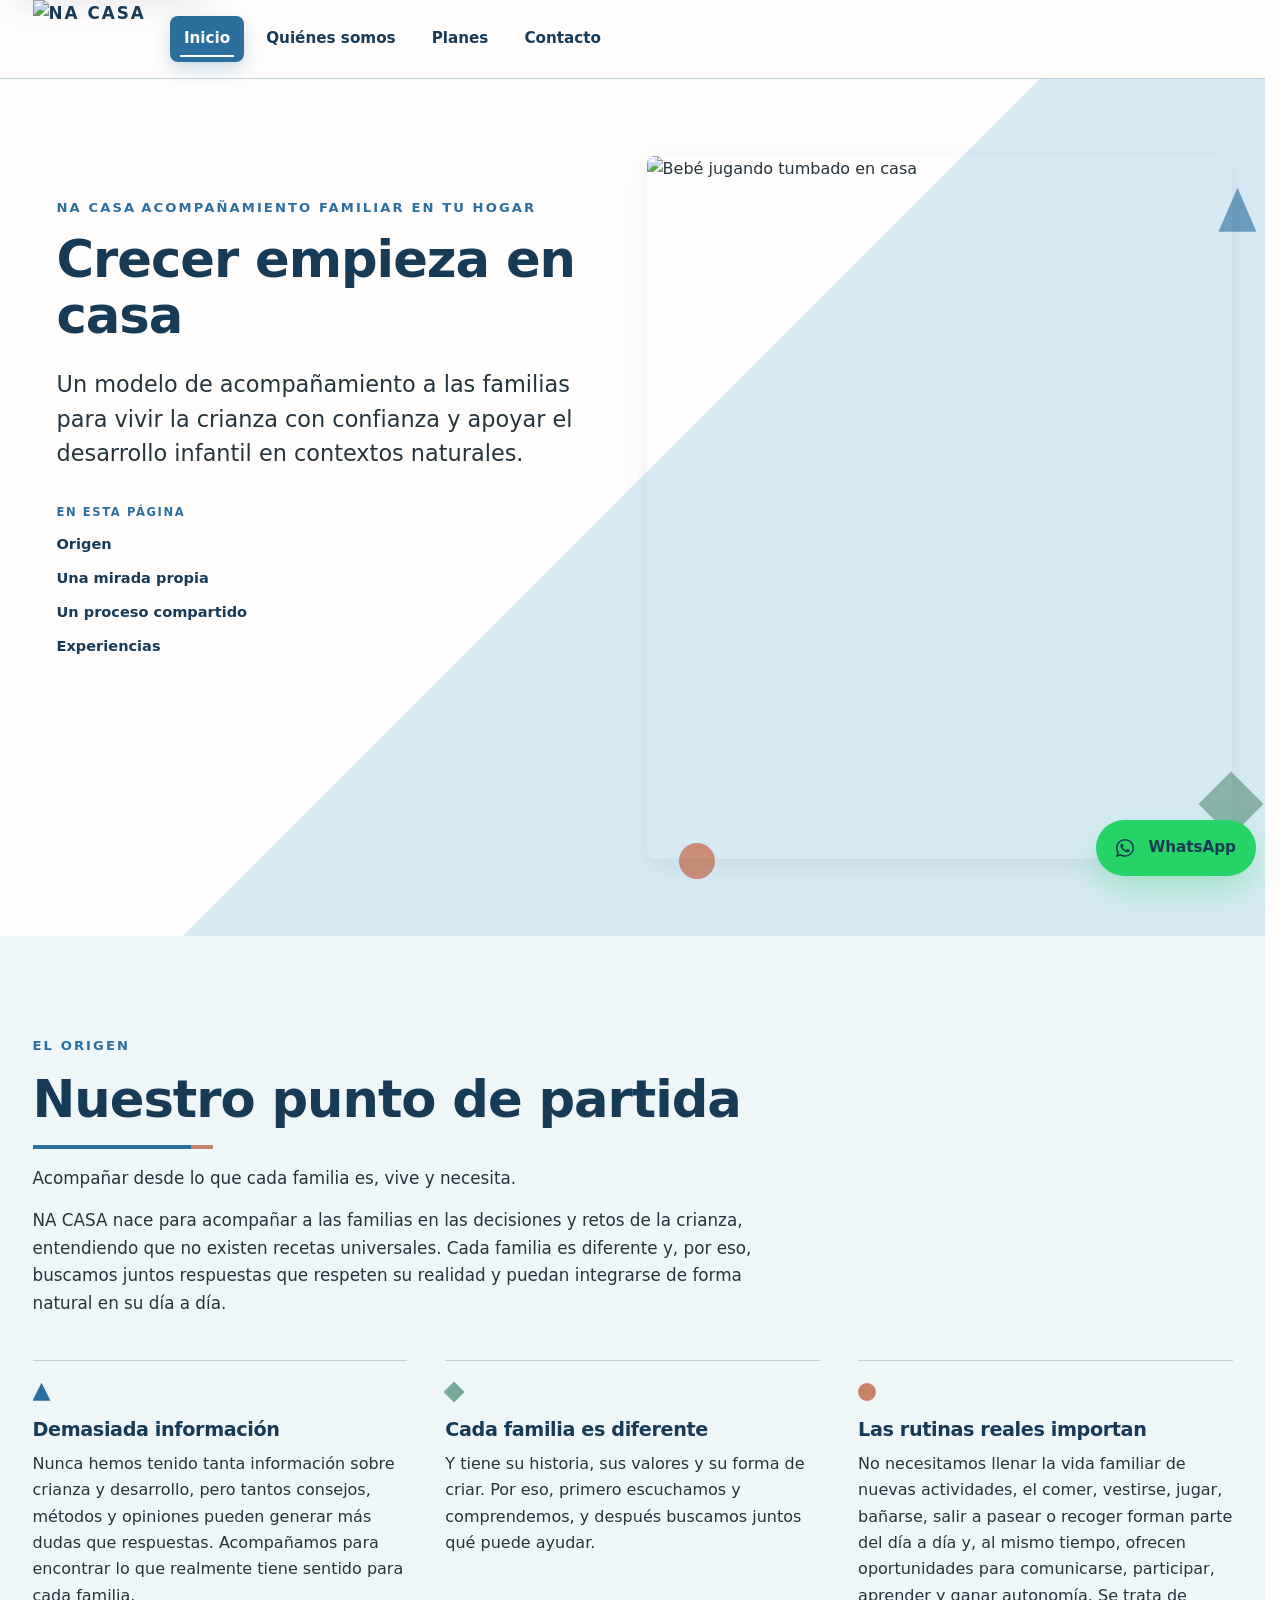
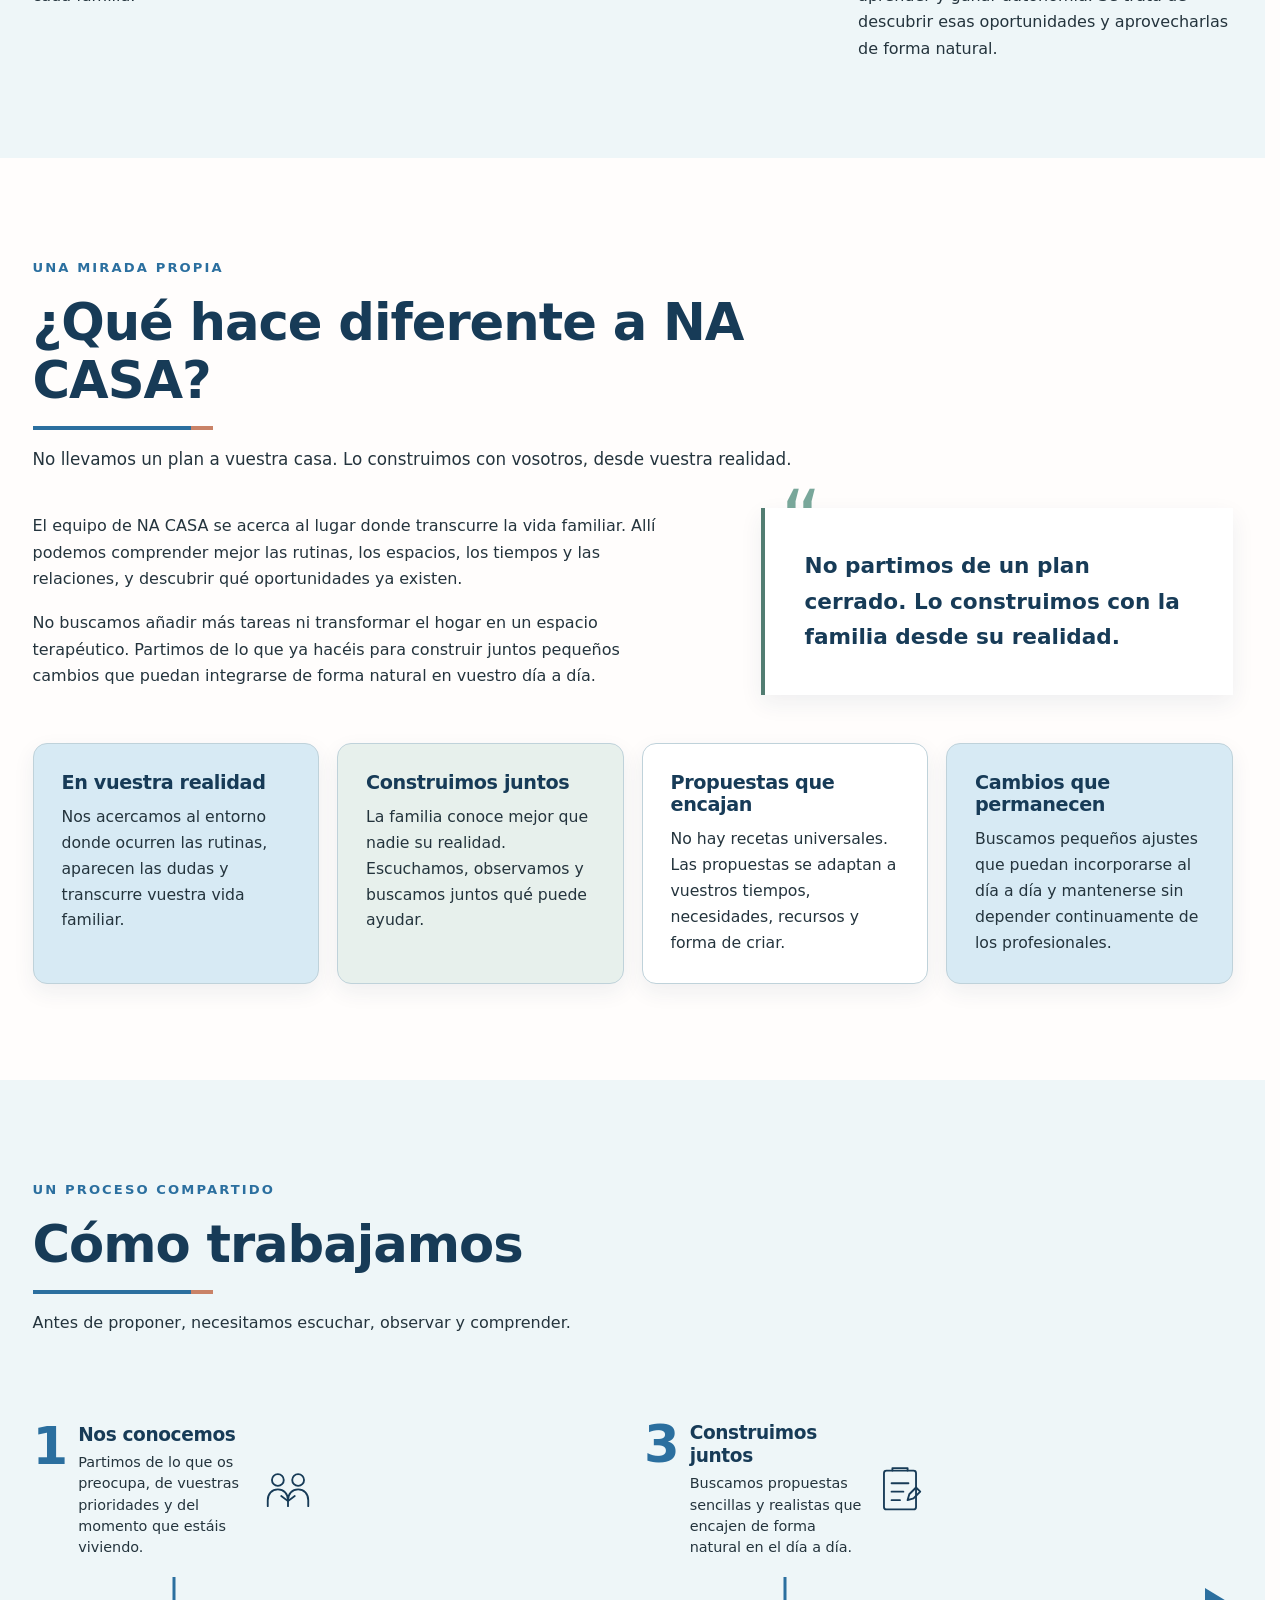
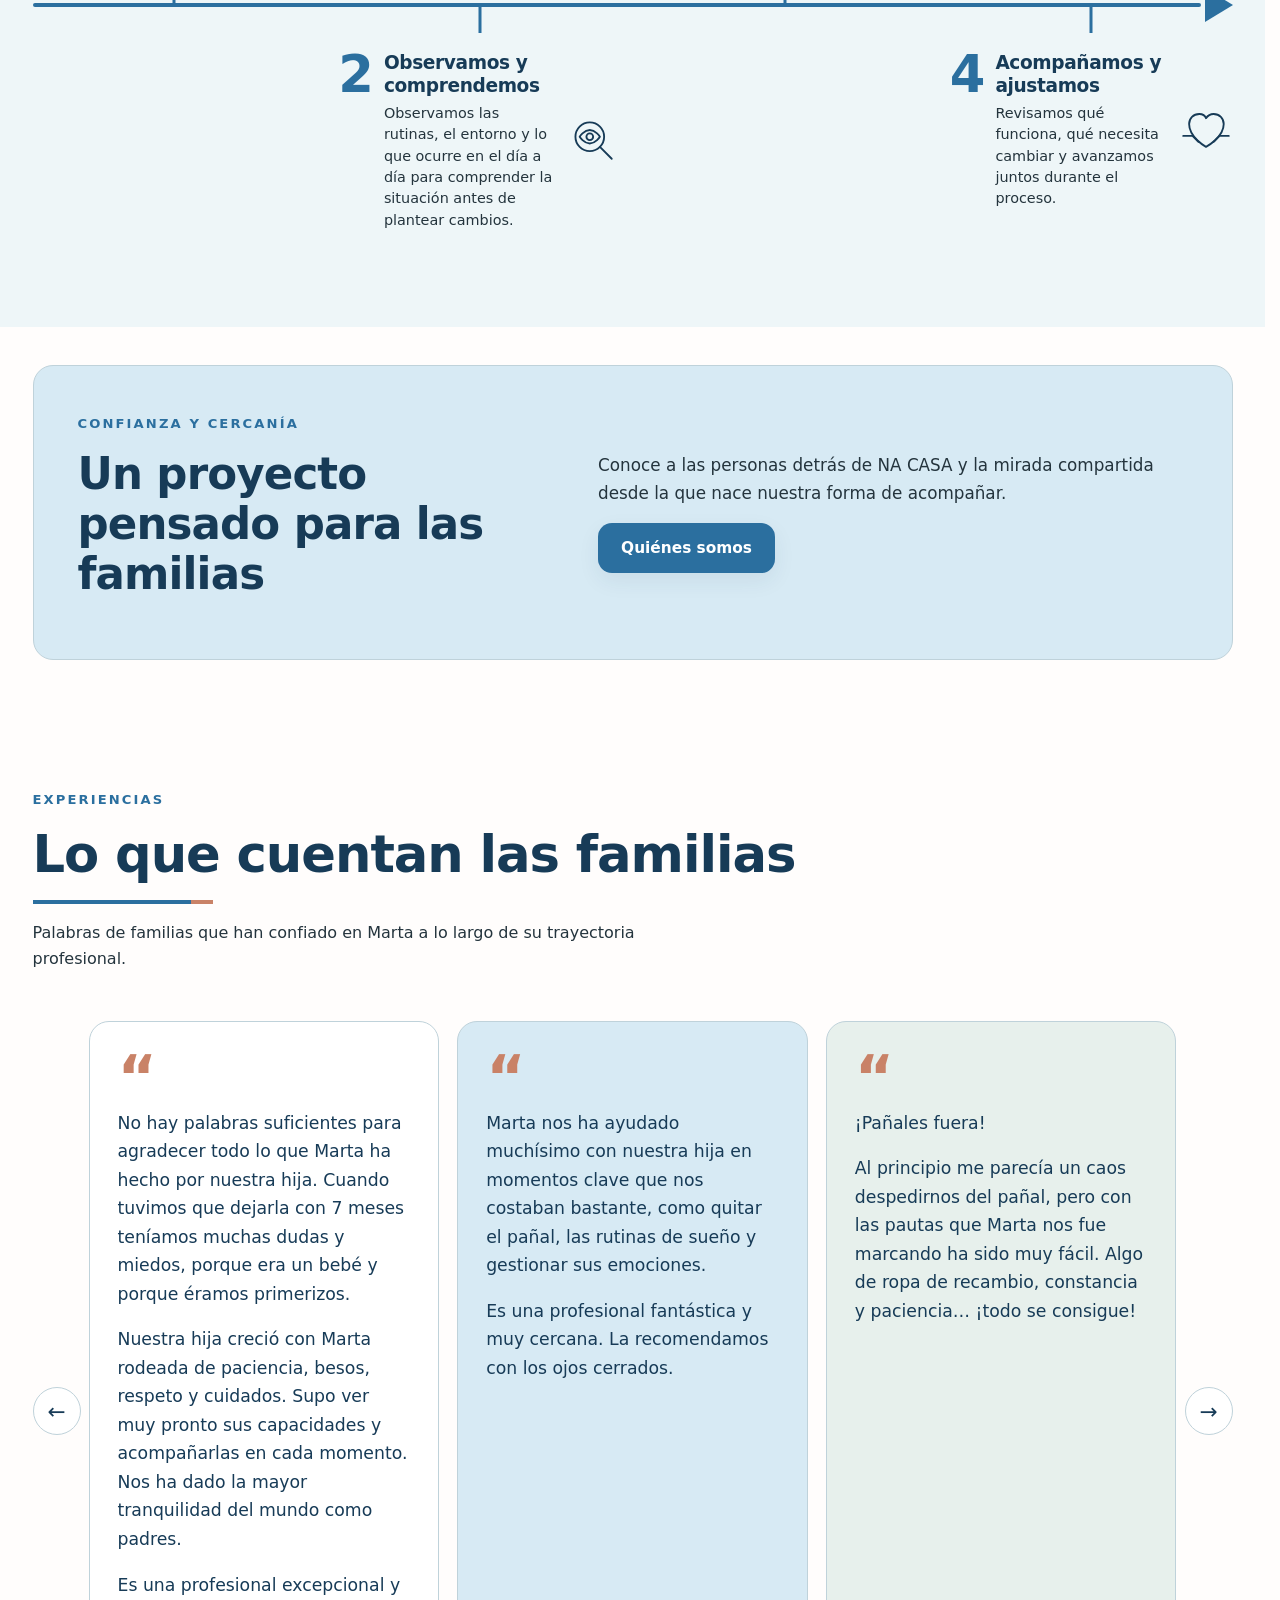
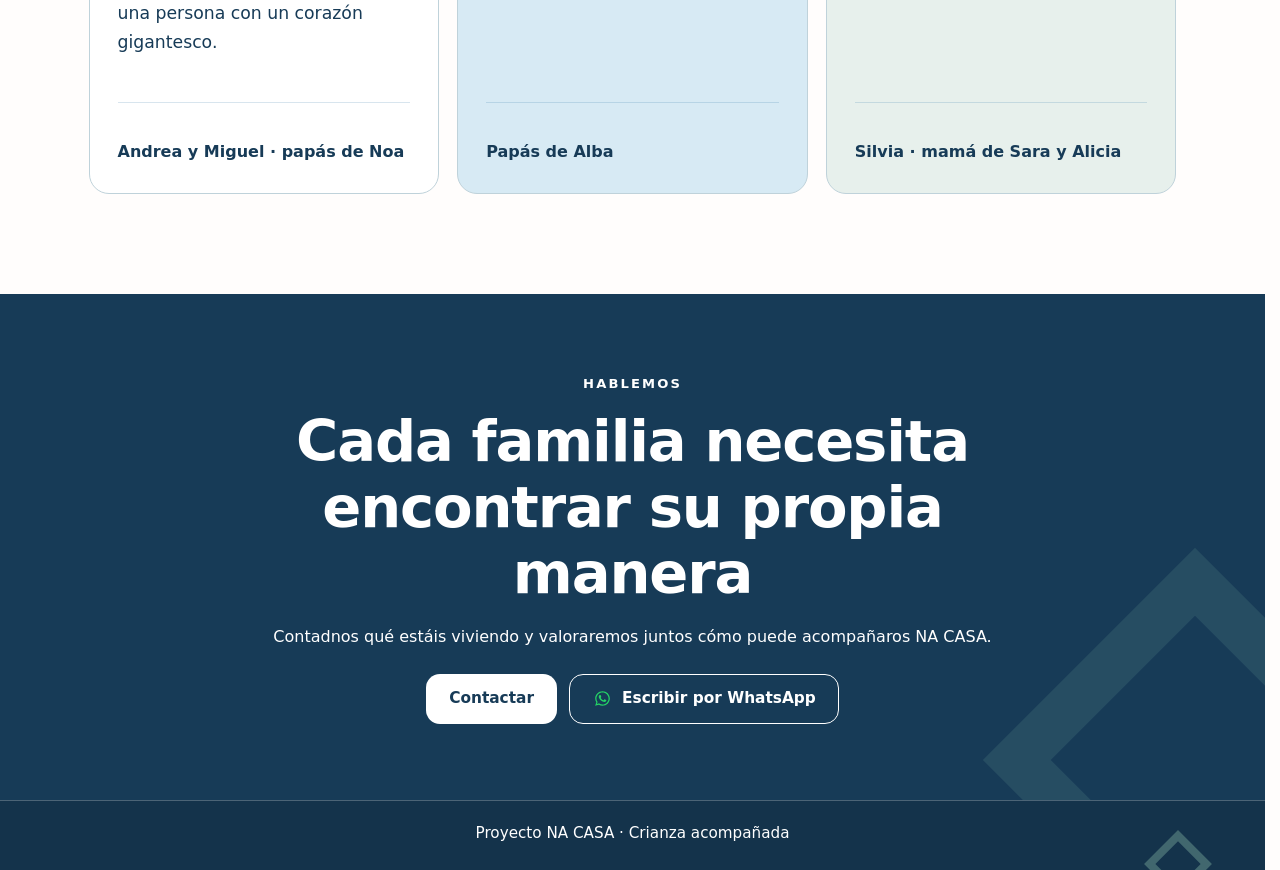
==== index.html @ f91462f4 "Preview home, plans and contact updates" ====
<!DOCTYPE html>
<html lang="es">
<head>
  <meta charset="UTF-8" />
  <meta name="viewport" content="width=device-width, initial-scale=1.0" />
  <title>Acompañamiento familiar en el hogar | NA CASA</title>
  <meta
    name="description"
    content="NA CASA ofrece acompañamiento profesional para familias, adaptado a las rutinas, necesidades y realidad de cada hogar."
  />
  <link rel="canonical" href="https://www.somosnacasa.es/" />
  <meta property="og:type" content="website" />
  <meta property="og:site_name" content="NA CASA" />
  <meta property="og:title" content="Acompañamiento familiar en el hogar | NA CASA" />
  <meta property="og:description" content="NA CASA ofrece acompañamiento profesional para familias, adaptado a las rutinas, necesidades y realidad de cada hogar." />
  <meta property="og:url" content="https://www.somosnacasa.es/" />
  <meta property="og:image" content="https://www.somosnacasa.es/img/hero.jpg" />
  <meta property="og:image:alt" content="Bebé tumbado en el suelo de su hogar" />
  <link rel="stylesheet" href="css/styles.css" />
  <link rel="icon" type="image/png" href="img/NA CASA LOGO_LOGO POSITIVO.png" />
</head>
<body>

  <a class="skip-link" href="#main-content">Saltar al contenido</a>

  <!-- HEADER / MENÚ -->
  <header class="site-header">
    <div class="container header-content">
      <a href="index.html" class="logo">
        <img src="img/NA CASA LOGO_LOGO POSITIVO.png" alt="NA CASA" class="logo-img">
      </a>

      <nav class="main-nav" aria-label="Navegación principal">
        <a href="index.html" class="active" aria-current="page">Inicio</a>
        <a href="quienes-somos.html">Quiénes somos</a>
        <a href="planes.html">Planes</a>
        <a href="contacto.html">Contacto</a>
      </nav>
    </div>
  </header>

  <main id="main-content">

    <section id="inicio" class="home-hero">
      <div class="container home-hero__layout">
        <div class="home-hero__content">
          <p class="section-label">NA CASA</p>
          <p class="section-label">Acompañamiento familiar en tu hogar</p>
          <h1>Crecer empieza en casa</h1>
          <p class="home-hero__lead">
            Un modelo de acompañamiento a las familias para vivir la crianza con confianza y apoyar el desarrollo infantil en contextos naturales.
          </p>
          <div class="home-index-layout">
            <nav class="home-page-index" aria-label="En esta página">
              <p class="home-page-index__label">EN ESTA PÁGINA</p>
              <ul class="home-page-index__list">
                <li><a href="#por-que-nace">Origen</a></li>
                <li><a href="#diferencia-na-casa">Una mirada propia</a></li>
                <li hidden><a href="#por-que-en-casa">El hogar como punto de partida</a></li>
                <li hidden><a href="#accesos-principales">Encontrad vuestro siguiente paso</a></li>
                <li><a href="#como-trabajamos">Un proceso compartido</a></li>
                <li><a href="#experiencias">Experiencias</a></li>
              </ul>
            </nav>
          </div>
        </div>
        <figure class="home-hero__visual">
          <img
            class="home-hero__image"
            src="img/hero.jpg"
            alt="Bebé jugando tumbado en casa"
            width="1920"
            height="1280"
            decoding="async"
            fetchpriority="high"
          />
          <span class="home-shape home-shape--primary" aria-hidden="true"></span>
          <span class="home-shape home-shape--square" aria-hidden="true"></span>
          <span class="home-shape home-shape--circle" aria-hidden="true"></span>
        </figure>
      </div>
    </section>

    <section id="por-que-nace" class="section section--alternate" aria-labelledby="por-que-nace-titulo">
      <div class="container">
        <div class="section-heading home-heading">
          <p class="section-label">EL ORIGEN</p>
          <h2 id="por-que-nace-titulo">Nuestro punto de partida</h2>
          <p class="home-intro">
            Acompañar desde lo que cada familia es, vive y necesita.
          </p>
          <p class="home-intro">
            NA CASA nace para acompañar a las familias en las decisiones y retos de la crianza, entendiendo que no existen recetas universales. Cada familia es diferente y, por eso, buscamos juntos respuestas que respeten su realidad y puedan integrarse de forma natural en su día a día.
          </p>
        </div>
        <div class="insight-grid">
          <article class="insight-item">
            <span class="insight-item__mark insight-item__mark--triangle" aria-hidden="true"></span>
            <h3>Demasiada información</h3>
            <p>
              Nunca hemos tenido tanta información sobre crianza y desarrollo, pero tantos consejos, métodos y opiniones pueden generar más dudas que respuestas. 
              Acompañamos para encontrar lo que realmente tiene sentido para cada familia.
            </p>
          </article>
          <article class="insight-item">
            <span class="insight-item__mark insight-item__mark--diamond" aria-hidden="true"></span>
            <h3>Cada familia es diferente</h3>
            <p>
              Y tiene su historia, sus valores y su forma de criar. Por eso, primero escuchamos y comprendemos, y después buscamos juntos qué puede ayudar.
            </p>
          </article>
          <article class="insight-item">
            <span class="insight-item__mark insight-item__mark--circle" aria-hidden="true"></span>
            <h3>Las rutinas reales importan</h3>
            <p>
              No necesitamos llenar la vida familiar de nuevas actividades, el comer, vestirse, jugar, bañarse, salir a pasear o recoger forman parte del día a día y, al mismo tiempo, ofrecen oportunidades para comunicarse, participar, aprender y ganar autonomía. 
              Se trata de descubrir esas oportunidades y aprovecharlas de forma natural.
            </p>
          </article>
        </div>
      </div>
    </section>

    <section id="diferencia-na-casa" class="section" aria-labelledby="diferencia-na-casa-titulo">
      <div class="container">
        <div class="section-heading home-heading home-difference-heading">
          <p class="section-label">UNA MIRADA PROPIA</p>
          <h2 id="diferencia-na-casa-titulo">¿Qué hace diferente a NA CASA?</h2>
          <p class="home-intro">No llevamos un plan a vuestra casa. Lo construimos con vosotros, desde vuestra realidad.</p>
        </div>
        <div class="home-editorial home-difference-editorial">
          <div class="home-editorial__content">
            <p>
              El equipo de NA CASA se acerca al lugar donde transcurre la vida familiar.
              Allí podemos comprender mejor las rutinas, los espacios, los tiempos y las relaciones, y descubrir qué oportunidades ya existen.
            </p>
            <p>
              No buscamos añadir más tareas ni transformar el hogar en un espacio terapéutico.
              Partimos de lo que ya hacéis para construir juntos pequeños cambios que puedan integrarse de forma natural en vuestro día a día.
            </p>
          </div>
          <aside class="home-editorial__note" aria-label="Idea principal">
            <span aria-hidden="true">“</span>
            <p>No partimos de un plan cerrado. Lo construimos con la familia desde su realidad.</p>
          </aside>
        </div>
        <div class="difference-grid">
          <article class="card card--blue difference-card">
            <h3>En vuestra realidad</h3>
            <p>Nos acercamos al entorno donde ocurren las rutinas, aparecen las dudas y transcurre vuestra vida familiar.</p>
          </article>
          <article class="card card--wellbeing difference-card">
            <h3>Construimos juntos</h3>
            <p>La familia conoce mejor que nadie su realidad. Escuchamos, observamos y buscamos juntos qué puede ayudar.</p>
          </article>
          <article class="card difference-card">
            <h3>Propuestas que encajan</h3>
            <p>No hay recetas universales. Las propuestas se adaptan a vuestros tiempos, necesidades, recursos y forma de criar.</p>
          </article>
          <article class="card card--blue difference-card">
            <h3>Cambios que permanecen</h3>
            <p>Buscamos pequeños ajustes que puedan incorporarse al día a día y mantenerse sin depender continuamente de los profesionales.</p>
          </article>
        </div>
      </div>
    </section>

    <section id="por-que-en-casa" class="section section--wellbeing" aria-labelledby="por-que-en-casa-titulo" hidden>
      <div class="container home-editorial">
        <div class="home-editorial__content">
          <p class="section-label">EL HOGAR COMO PUNTO DE PARTIDA</p>
          <h2 id="por-que-en-casa-titulo">El hogar no es solo el lugar: es parte del proceso</h2>
          <p>
            En casa se entienden mejor los espacios, los tiempos y las relaciones que forman
            parte de cada rutina. Ver ese contexto ayuda a plantear cambios posibles y respetuosos.
          </p>
          <p>
            Así, las estrategias pueden integrarse en el día a día y apoyarse en los recursos
            que la familia ya tiene.
          </p>
        </div>
        <aside class="home-editorial__note" aria-label="Idea principal">
          <span aria-hidden="true">“</span>
          <p>No partimos de un plan cerrado. Lo construimos con la familia desde su realidad.</p>
        </aside>
      </div>
    </section>

    <section id="accesos-principales" class="section" aria-labelledby="accesos-principales-titulo" hidden>
      <div class="container">
        <div class="section-heading home-heading">
          <p class="section-label">ENCONTRAD VUESTRO SIGUIENTE PASO</p>
          <h2 id="accesos-principales-titulo">Explora NA CASA</h2>
        </div>
        <div class="access-grid">
          <article class="access-card access-card--blue">
            <h3>0 a 6 meses</h3>
            <p>Un espacio específico para acompañar a las familias durante los primeros meses.</p>
            <a href="planes.html" class="text-link">Ver planes <span aria-hidden="true">→</span></a>
          </article>
          <article class="access-card access-card--wellbeing">
            <h3>6 meses a 6 años</h3>
            <p>Diferentes formas de organizar el apoyo según el momento y las necesidades de la familia.</p>
          </article>
        </div>
      </div>
    </section>

    <section id="como-trabajamos" class="section section--alternate home-process-section" aria-labelledby="como-trabajamos-titulo">
      <div class="container">
        <div class="section-heading home-heading">
          <p class="section-label">UN PROCESO COMPARTIDO</p>
          <h2 id="como-trabajamos-titulo">Cómo trabajamos</h2>
          <p>Antes de proponer, necesitamos escuchar, observar y comprender.</p>
        </div>
        <ol class="process-timeline">
          <li class="process-step">
            <div class="process-step__body">
              <span class="process-step__number">1</span>
              <div class="process-step__content">
                <div class="process-step__heading"><h3>Nos conocemos</h3><svg class="process-step__icon" viewBox="0 0 64 64" aria-hidden="true" focusable="false"><circle cx="20" cy="19" r="7"></circle><circle cx="44" cy="19" r="7"></circle><path d="M8 50v-7c0-8 5-13 12-13s12 5 12 13v7M32 50v-7c0-8 5-13 12-13s12 5 12 13v7"></path><path d="M24 38l8 6 8-6"></path></svg></div>
                <p>Partimos de lo que os preocupa, de vuestras prioridades y del momento que estáis viviendo.</p>
              </div>
            </div>
          </li>
          <li class="process-step">
            <div class="process-step__body">
              <span class="process-step__number">2</span>
              <div class="process-step__content">
                <div class="process-step__heading"><h3>Observamos y comprendemos</h3><svg class="process-step__icon" viewBox="0 0 64 64" aria-hidden="true" focusable="false"><circle cx="27" cy="27" r="17"></circle><path d="M39 39l14 14M15 27s5-8 12-8 12 8 12 8-5 8-12 8-12-8-12-8z"></path><circle cx="27" cy="27" r="4"></circle></svg></div>
                <p>Observamos las rutinas, el entorno y lo que ocurre en el día a día para comprender la situación antes de plantear cambios.</p>
              </div>
            </div>
          </li>
          <li class="process-step">
            <div class="process-step__body">
              <span class="process-step__number">3</span>
              <div class="process-step__content">
                <div class="process-step__heading"><h3>Construimos juntos</h3><svg class="process-step__icon" viewBox="0 0 64 64" aria-hidden="true" focusable="false"><rect x="13" y="9" width="38" height="46" rx="3"></rect><path d="M23 9V6h18v3M22 24h20M22 34h14M22 44h10M43 37l8-8 5 5-8 8-7 2z"></path></svg></div>
                <p>Buscamos propuestas sencillas y realistas que encajen de forma natural en el día a día.</p>
              </div>
            </div>
          </li>
          <li class="process-step">
            <div class="process-step__body">
              <span class="process-step__number">4</span>
              <div class="process-step__content">
                <div class="process-step__heading"><h3>Acompañamos y ajustamos</h3><svg class="process-step__icon" viewBox="0 0 64 64" aria-hidden="true" focusable="false"><path d="M32 52S12 41 12 25c0-7 5-12 12-12 4 0 7 2 8 5 2-3 5-5 9-5 7 0 12 5 12 12 0 16-21 27-21 27z"></path><path d="M5 39h11l7 7M59 39H48l-7 7"></path></svg></div>
                <p>Revisamos qué funciona, qué necesita cambiar y avanzamos juntos durante el proceso.</p>
              </div>
            </div>
          </li>
        </ol>
      </div>
    </section>

    <section class="section section--compact home-trust-section" aria-labelledby="confianza-proyecto">
      <div class="container trust-block">
        <div>
          <p class="section-label">CONFIANZA Y CERCANÍA</p>
          <h2 id="confianza-proyecto">Un proyecto pensado para las familias</h2>
        </div>
        <div class="trust-block__content">
          <p>Conoce a las personas detrás de NA CASA y la mirada compartida desde la que nace nuestra forma de acompañar.</p>
          <a href="quienes-somos.html" class="button button--primary">Quiénes somos</a>
        </div>
      </div>
    </section>

    <section id="experiencias" class="section home-experiences-section" aria-labelledby="experiencias-titulo">
      <div class="container">
        <div class="experiences-header">
          <div class="section-heading home-heading">
            <p class="section-label">EXPERIENCIAS</p>
            <h2 id="experiencias-titulo">Lo que cuentan las familias</h2>
            <p>Palabras de familias que han confiado en Marta a lo largo de su trayectoria profesional.</p>
          </div>
        </div>

        <div class="experiences-carousel" data-experiences-carousel>
          <div class="experiences-controls" data-experiences-controls role="group" aria-label="Navegación de testimonios">
            <button class="experiences-control" type="button" data-experiences-previous aria-label="Testimonio anterior" aria-controls="experiences-track">
              <span aria-hidden="true">←</span>
            </button>
            <button class="experiences-control" type="button" data-experiences-next aria-label="Testimonio siguiente" aria-controls="experiences-track">
              <span aria-hidden="true">→</span>
            </button>
          </div>
          <div id="experiences-track" class="experiences-track" data-experiences-track role="list" aria-label="Experiencias de familias" tabindex="0">
            <article class="experience-card" role="listitem">
              <blockquote>
                <span class="experience-card__quote" aria-hidden="true">“</span>
                <p>No hay palabras suficientes para agradecer todo lo que Marta ha hecho por nuestra hija. Cuando tuvimos que dejarla con 7 meses teníamos muchas dudas y miedos, porque era un bebé y porque éramos primerizos.</p>
                <p>Nuestra hija creció con Marta rodeada de paciencia, besos, respeto y cuidados. Supo ver muy pronto sus capacidades y acompañarlas en cada momento. Nos ha dado la mayor tranquilidad del mundo como padres.</p>
                <p>Es una profesional excepcional y una persona con un corazón gigantesco.</p>
                <footer class="experience-card__footer">
                  <cite>Andrea y Miguel · papás de Noa</cite>
                </footer>
              </blockquote>
            </article>

            <article class="experience-card" role="listitem">
              <blockquote>
                <span class="experience-card__quote" aria-hidden="true">“</span>
                <p>Marta nos ha ayudado muchísimo con nuestra hija en momentos clave que nos costaban bastante, como quitar el pañal, las rutinas de sueño y gestionar sus emociones.</p>
                <p>Es una profesional fantástica y muy cercana. La recomendamos con los ojos cerrados.</p>
                <footer class="experience-card__footer">
                  <cite>Papás de Alba</cite>
                </footer>
              </blockquote>
            </article>

            <article class="experience-card" role="listitem">
              <blockquote>
                <span class="experience-card__quote" aria-hidden="true">“</span>
                <p>¡Pañales fuera!</p>
                <p>Al principio me parecía un caos despedirnos del pañal, pero con las pautas que Marta nos fue marcando ha sido muy fácil. Algo de ropa de recambio, constancia y paciencia… ¡todo se consigue!</p>
                <footer class="experience-card__footer">
                  <cite>Silvia · mamá de Sara y Alicia</cite>
                </footer>
              </blockquote>
            </article>

            <article class="experience-card" role="listitem">
              <blockquote>
                <span class="experience-card__quote" aria-hidden="true">“</span>
                <p>Conocemos a Marta desde hace 4 años. Ella fue la primera persona con la que dejamos a nuestro hijo y siempre estuvo desde el minuto uno para guiarnos como familia, dándonos herramientas para llevar bien las cosas.</p>
                <p>Marta es una persona muy empática, pero también muy sincera y directa: te va a decir lo que te gusta y, algo súper importante, también lo que no te gusta.</p>
                <p>Nuestro hijo la quiere con locura y sabemos que dejó una huella imborrable en él.</p>
                <p>¿La volveríamos a elegir? Evidentemente, sí.</p>
                <footer class="experience-card__footer">
                  <cite>Mamá y papá de Thiago</cite>
                </footer>
              </blockquote>
            </article>

            <article class="experience-card" role="listitem">
              <blockquote>
                <span class="experience-card__quote" aria-hidden="true">“</span>
                <p>Tuve la suerte de encontrar a Marta cuando mi primera hija era pequeña. Nos ha guiado en todas las dudas sobre la crianza y nos ha acompañado en el camino hacia la autonomía de nuestros hijos.</p>
                <p>Cuando llegó mi segundo hijo, no tuve ninguna duda en volver a confiar en ella. En Marta encontré una persona totalmente de confianza, con unos valores muy necesarios en la vida actual.</p>
                <footer class="experience-card__footer">
                  <cite>María · mamá de Hugo y Paula</cite>
                </footer>
              </blockquote>
            </article>

            <article class="experience-card" role="listitem">
              <blockquote>
                <span class="experience-card__quote" aria-hidden="true">“</span>
                <p>Marta, quería agradecerte todo lo que nos has ayudado con la educación y las diferentes etapas de nuestro pequeño Alex.</p>
                <p>También quiero agradecerte tus consejos y la manera en que siempre supiste aportarme conocimiento y cariño.</p>
                <p>Gracias, gracias, gracias por tu labor. Un abrazo enorme. Te queremos.</p>
                <footer class="experience-card__footer">
                  <cite>Naomi · mamá de Alex</cite>
                </footer>
              </blockquote>
            </article>

            <article class="experience-card" role="listitem">
              <blockquote>
                <span class="experience-card__quote" aria-hidden="true">“</span>
                <p>Marta es la mejor. Reúne todas las cualidades para acompañar a nuestros hijos: alegría desbordante, paciencia infinita, rigurosa disciplina y amor por la crianza.</p>
                <p>Nuestra confianza en ella es y será absoluta.</p>
                <footer class="experience-card__footer">
                  <cite>Tati y Juan · papás de Paulo y Xulia</cite>
                </footer>
              </blockquote>
            </article>

            <article class="experience-card" role="listitem">
              <blockquote>
                <span class="experience-card__quote" aria-hidden="true">“</span>
                <p>Gran profesional, muy cercana y siempre dispuesta a ayudarte con todo. Para nosotros fue muy fácil confiarte a nuestro peque; nos transmitiste confianza desde el primer momento.</p>
                <p>Muchas gracias por todo, Marta.</p>
                <footer class="experience-card__footer">
                  <cite>Meli y Miguel · papás de Martín</cite>
                </footer>
              </blockquote>
            </article>
          </div>
        </div>
      </div>
    </section>

    <section class="section section--deep home-final-cta" aria-labelledby="cta-final">
      <div class="home-final-cta__decoration" aria-hidden="true"></div>
      <div class="container home-final-cta__content">
        <p class="section-label">HABLEMOS</p>
        <h2 id="cta-final">Cada familia necesita encontrar su propia manera</h2>
        <p>Contadnos qué estáis viviendo y valoraremos juntos cómo puede acompañaros NA CASA.</p>
        <div class="home-actions">
          <a href="contacto.html" class="button button--light">Contactar</a>
          <a href="https://wa.me/34686826958?text=Hola%2C%20he%20visto%20la%20web%20de%20NA%20CASA%20y%20me%20gustar%C3%ADa%20recibir%20m%C3%A1s%20informaci%C3%B3n."
             class="button button--outline-light" target="_blank" rel="noopener noreferrer">
            <svg class="button-whatsapp-icon" viewBox="0 0 32 32" aria-hidden="true" focusable="false">
              <path d="M16.02 4.8c-6.15 0-11.15 4.97-11.15 11.08 0 2.1.6 4.15 1.73 5.92l-1.84 5.43 5.67-1.79a11.23 11.23 0 0 0 5.59 1.48c6.15 0 11.15-4.97 11.15-11.08S22.17 4.8 16.02 4.8Zm0 20.22c-1.73 0-3.42-.49-4.88-1.42l-.35-.22-3.27 1.03 1.06-3.13-.24-.38a9.02 9.02 0 0 1-1.56-5.02c0-5.06 4.14-9.18 9.24-9.18s9.24 4.12 9.24 9.18-4.14 9.14-9.24 9.14Zm5.14-6.86c-.28-.14-1.66-.81-1.92-.9-.26-.1-.45-.14-.64.14-.19.28-.74.9-.9 1.08-.17.19-.33.21-.61.07-.28-.14-1.18-.43-2.25-1.38-.83-.74-1.39-1.65-1.55-1.93-.16-.28-.02-.43.12-.57.13-.12.28-.33.42-.49.14-.16.19-.28.28-.47.09-.19.05-.35-.02-.49-.07-.14-.64-1.54-.88-2.1-.23-.56-.47-.48-.64-.49h-.55c-.19 0-.49.07-.75.35-.26.28-.99.96-.99 2.34s1.02 2.72 1.16 2.91c.14.19 2.01 3.05 4.87 4.27.68.29 1.21.47 1.63.6.68.22 1.3.19 1.79.12.55-.08 1.66-.67 1.89-1.31.23-.65.23-1.2.16-1.31-.07-.12-.26-.19-.54-.33Z" />
            </svg>
            <span>Escribir por WhatsApp</span>
          </a>
        </div>
      </div>
    </section>

  </main>

  <footer class="site-footer">
    <div class="container">
      <p>Proyecto NA CASA · Crianza acompañada</p>
    </div>
  </footer>

  <a class="whatsapp-float"
     href="https://wa.me/34686826958?text=Hola%2C%20he%20visto%20la%20web%20de%20NA%20CASA%20y%20me%20gustar%C3%ADa%20recibir%20m%C3%A1s%20informaci%C3%B3n."
     target="_blank"
     rel="noopener noreferrer"
     aria-label="Contactar por WhatsApp">
    <svg class="whatsapp-icon" viewBox="0 0 32 32" aria-hidden="true" focusable="false">
      <path d="M16.02 4.8c-6.15 0-11.15 4.97-11.15 11.08 0 2.1.6 4.15 1.73 5.92l-1.84 5.43 5.67-1.79a11.23 11.23 0 0 0 5.59 1.48c6.15 0 11.15-4.97 11.15-11.08S22.17 4.8 16.02 4.8Zm0 20.22c-1.73 0-3.42-.49-4.88-1.42l-.35-.22-3.27 1.03 1.06-3.13-.24-.38a9.02 9.02 0 0 1-1.56-5.02c0-5.06 4.14-9.18 9.24-9.18s9.24 4.12 9.24 9.18-4.14 9.14-9.24 9.14Zm5.14-6.86c-.28-.14-1.66-.81-1.92-.9-.26-.1-.45-.14-.64.14-.19.28-.74.9-.9 1.08-.17.19-.33.21-.61.07-.28-.14-1.18-.43-2.25-1.38-.83-.74-1.39-1.65-1.55-1.93-.16-.28-.02-.43.12-.57.13-.12.28-.33.42-.49.14-.16.19-.28.28-.47.09-.19.05-.35-.02-.49-.07-.14-.64-1.54-.88-2.1-.23-.56-.47-.48-.64-.49h-.55c-.19 0-.49.07-.75.35-.26.28-.99.96-.99 2.34s1.02 2.72 1.16 2.91c.14.19 2.01 3.05 4.87 4.27.68.29 1.21.47 1.63.6.68.22 1.3.19 1.79.12.55-.08 1.66-.67 1.89-1.31.23-.65.23-1.2.16-1.31-.07-.12-.26-.19-.54-.33Z" />
    </svg>
    <span class="whatsapp-text">WhatsApp</span>
  </a>

  <script src="js/main.js"></script>
</body>
</html>
---- css/styles.css ----
:root {
  --color-background: #fffdfc;
  --color-surface: #ffffff;
  --color-surface-alt: #eef6f8;
  --color-card-blue: #d7eaf4;
  --color-card-wellbeing: #e7f0ec;
  --color-primary: #2b6f9f;
  --color-primary-hover: #245d86;
  --color-primary-deep: #173b57;
  --color-sage: #527d72;
  --color-sage-soft: #79a79a;
  --color-human: #c98267;
  --color-text: #24343d;
  --color-text-heading: #173b57;
  --color-text-inverse: #ffffff;
  --color-border: #bfd2da;
  --color-focus: #2b6f9f;
  --color-focus-ring: rgba(43, 111, 159, 0.2);
  --color-header: rgba(255, 253, 252, 0.94);
  --color-primary-shadow: rgba(43, 111, 159, 0.24);
  --font-body: system-ui, -apple-system, BlinkMacSystemFont, "Segoe UI", sans-serif;
  --font-heading: system-ui, -apple-system, BlinkMacSystemFont, "Segoe UI", sans-serif;
  --container-max: 1200px;
  --space-section: clamp(4rem, 8vw, 6rem);
  --space-section-compact: clamp(2.5rem, 5vw, 4rem);
  --space-card: clamp(1.25rem, 3vw, 1.75rem);
  --gap-layout: clamp(1.25rem, 3vw, 2.625rem);
  --radius-small: 8px;
  --radius-medium: 14px;
  --radius-large: 20px;
  --radius-pill: 999px;
  --shadow-small: 0 8px 22px rgba(23, 59, 87, 0.07);
  --shadow-medium: 0 14px 34px rgba(23, 59, 87, 0.12);
  --transition-fast: 180ms ease;
  --control-height: 50px;
  --header-height: 76px;
  --z-header: 1000;
  --z-floating: 900;
  --z-skip-link: 2000;
}

/* Planes */
.plans-hero { padding: clamp(3.5rem, 6.5vw, 5.75rem) 0; background: linear-gradient(132deg, var(--color-background) 0 66%, var(--color-card-blue) 66% 100%); }
.plans-hero__layout { display: grid; grid-template-columns: minmax(0, 1.06fr) minmax(320px, 0.94fr); gap: clamp(2.5rem, 5vw, 4.25rem); align-items: center; }
.plans-hero__content h1 { max-width: 12ch; margin-bottom: 24px; font-size: clamp(2.8rem, 6vw, 5rem); }
.plans-hero__lead { max-width: 64ch; font-size: clamp(1.05rem, 1.5vw, 1.2rem); }
.plans-hero__note { position: relative; width: min(100%, 480px); justify-self: end; padding: 0.75rem 0 0.75rem clamp(1.25rem, 3vw, 2rem); background: transparent; }
.plans-hero__note::before { content: ""; position: absolute; top: 50%; left: 0; width: 5px; height: clamp(54px, 6vw, 68px); background: var(--color-human); transform: translateY(-50%); }
.plans-hero__note-label { margin-bottom: 12px; color: var(--color-primary); font-size: 0.78rem; font-weight: 800; letter-spacing: 0.14em; }
.plans-choice-section { padding-block: clamp(3rem, 5vw, 4.5rem); }
.plans-choice { display: grid; grid-template-columns: minmax(0, 0.88fr) minmax(0, 1.12fr); grid-template-areas: "label ." "title content"; column-gap: clamp(2rem, 6vw, 5rem); align-items: start; }
.plans-choice > div:first-child { display: contents; }
.plans-choice .section-label { grid-area: label; }
.plans-choice h2 { grid-area: title; }
.plans-choice__content { grid-area: content; max-width: 650px; }
.plans-common, .plans-related { display: grid; grid-template-columns: minmax(0, 0.88fr) minmax(0, 1.12fr); gap: clamp(2rem, 6vw, 5rem); align-items: start; }
.plans-choice__content p + p { margin-top: 14px; }
.plans-process-section { padding-block: clamp(3.25rem, 5vw, 4.5rem); background: var(--color-background); }
.plans-heading { max-width: 760px; margin-bottom: clamp(1.5rem, 3vw, 2rem); }
.plans-process-section .process-list { position: relative; margin: 0; padding: 0; border-bottom: 1px solid var(--color-border); list-style: none; }
.plans-process-section .process-list::before { content: ""; position: absolute; top: 30px; bottom: 30px; left: 25px; width: 2px; background: var(--color-border); }
.plans-process-section .process-step { position: relative; display: grid; grid-template-columns: 52px minmax(0, 1fr) minmax(72px, auto); gap: clamp(1rem, 2.5vw, 1.75rem); align-items: center; padding: clamp(1rem, 2vw, 1.35rem) 0; border-top: 1px solid var(--color-border); }
.plans-process-section .process-step:not(:last-child)::after { display: none; }
.plans-process-section .process-step__number { position: relative; z-index: 1; display: grid; width: 42px; height: 42px; place-items: center; justify-self: center; border: 4px solid var(--color-background); border-radius: var(--radius-pill); background: var(--color-primary); color: var(--color-text-inverse); font-size: 0.76rem; font-weight: 800; letter-spacing: 0.06em; }
.plans-process-section .process-step__content h3 { margin-bottom: 6px; font-size: clamp(1.25rem, 2vw, 1.55rem); }
.plans-process-section .process-step__content > p:not(.process-step__meta) { max-width: 62ch; color: var(--color-text); }
.plans-process-section .process-step__meta { margin-top: 8px; color: var(--color-primary-deep); font-size: 0.91rem; font-weight: 700; }
.plans-process-section .process-step__price, .service-card__price { justify-self: end; color: var(--color-text-heading); font-size: clamp(1.15rem, 2vw, 1.4rem); font-weight: 800; white-space: nowrap; }
.plans-process__cta { margin-top: clamp(1.5rem, 3vw, 2rem); }
.plans-services-section { padding-block: clamp(3.5rem, 6vw, 5rem); }
.service-grid { display: grid; grid-template-columns: repeat(3, minmax(0, 1fr)); gap: 20px; }
.service-card { position: relative; display: flex; min-width: 0; height: 100%; flex-direction: column; overflow: hidden; padding: clamp(1.4rem, 2.25vw, 1.75rem); border: 1px solid var(--color-border); border-radius: var(--radius-medium); background: var(--color-surface); }
.service-card:nth-child(1) { background: var(--color-card-blue); }
.service-card:nth-child(2) { background: var(--color-card-wellbeing); }
.service-card:nth-child(3) { border-color: var(--color-primary); background: var(--color-background); }
.service-card::before { content: ""; display: block; width: 52px; height: 4px; flex: 0 0 auto; margin-bottom: 20px; border-radius: var(--radius-pill); background: var(--color-primary); }
.service-card:nth-child(2)::before { background: var(--color-sage); }
.service-card:nth-child(3)::before { background: var(--color-human); }
.service-card h3 { min-height: 2.3em; font-size: clamp(1.4rem, 2vw, 1.7rem); }
.service-card__intro p { max-width: 34ch; margin-top: 10px; }
.service-card__commercial { margin-top: auto; padding-top: 20px; }
.service-card__facts { display: grid; grid-template-columns: repeat(2, minmax(0, 1fr)); gap: 12px; margin: 0; padding: 14px 15px; border: 1px solid var(--color-border); border-radius: var(--radius-small); background: var(--color-surface); }
.service-card__facts div { min-width: 0; }
.service-card__facts dt { margin-bottom: 5px; color: var(--color-primary); font-size: 0.72rem; font-weight: 800; letter-spacing: 0.12em; }
.service-card__facts dd { margin: 0; color: var(--color-text-heading); font-weight: 700; }
.service-card__price { margin-top: 16px; }
.service-card .text-link { align-self: flex-start; margin-top: 10px; padding-block: 10px 6px; }
.plans-common-section { padding-block: clamp(2.75rem, 4vw, 3.75rem); }
.plans-common { grid-template-columns: minmax(0, 0.82fr) minmax(0, 1.18fr); align-items: center; }
.plans-common__list { margin: 0; padding: 0; list-style: none; }
.plans-common__list li { display: grid; grid-template-columns: minmax(150px, 0.7fr) minmax(0, 1.3fr); gap: 20px; padding: 13px 0; border-top: 1px solid var(--color-border); }
.plans-common__list li:last-child { border-bottom: 1px solid var(--color-border); }
.plans-common__list strong { color: var(--color-text-heading); }
.plans-related-section { padding-block: clamp(1.5rem, 2.25vw, 2rem); }
.plans-related { grid-template-columns: minmax(0, 1fr) auto; grid-template-areas: "label link" "title link" "copy link"; column-gap: clamp(2rem, 5vw, 4rem); row-gap: 0; padding: clamp(1.25rem, 2vw, 1.6rem); border: 1px solid var(--color-border); border-radius: var(--radius-large); background: var(--color-card-blue); align-items: center; }
.plans-related > div { display: contents; }
.plans-related .section-label { grid-area: label; }
.plans-related h2 { grid-area: title; margin-bottom: 8px; }
.plans-related > div > p:last-of-type { grid-area: copy; }
.plans-related .text-link { grid-area: link; justify-self: end; margin-right: clamp(0.25rem, 1vw, 0.75rem); white-space: nowrap; }
.plans-related > div > p:last-of-type { max-width: 68ch; margin-bottom: 0; }
.plans-guidance-section { padding-block: clamp(2rem, 3vw, 2.8rem); }
.plans-guidance { display: grid; grid-template-columns: minmax(0, 0.82fr) minmax(0, 1.18fr); column-gap: clamp(2rem, 5vw, 4rem); row-gap: clamp(1rem, 2vw, 1.5rem); align-items: start; }
.plans-guidance__items { align-self: end; }
.plans-guidance__items article { padding-block: 10px; border-top: 1px solid var(--color-border); }
.plans-guidance__items article:last-child { border-bottom: 1px solid var(--color-border); }
.plans-guidance > .review-note { grid-column: 1 / -1; padding: clamp(1rem, 1.75vw, 1.35rem); background: var(--color-background); }
.plans-guidance > .review-note p:last-child { font-size: 0.93rem; }
.plans-final-cta { padding-block: clamp(3.25rem, 6vw, 4.75rem); }
.plans-final-cta__content { max-width: 820px; text-align: center; }
.plans-final-cta .section-label { color: #86afa4; }
.plans-final-cta .home-actions { justify-content: center; margin-top: 26px; }

@media (max-width: 1024px) {
  .service-grid { grid-template-columns: repeat(2, minmax(0, 1fr)); }
  .service-card:last-child { grid-column: 1 / -1; }
  .service-card h3 { min-height: 0; }
}

@media (max-width: 820px) {
  .plans-hero { padding-block: clamp(3rem, 7vw, 4.1rem); background: linear-gradient(160deg, var(--color-background) 0 74%, var(--color-card-blue) 74% 100%); }
  .plans-hero__layout, .plans-choice, .plans-common, .plans-related, .plans-guidance { grid-template-columns: 1fr; }
  .plans-choice { grid-template-areas: "label" "title" "content"; }
  .plans-related { grid-template-areas: "label" "title" "copy" "link"; }
  .plans-related .text-link { justify-self: start; margin-top: 16px; margin-right: 0; white-space: normal; }
  .plans-guidance__items { align-self: auto; }
  .plans-hero__note { width: min(100%, 620px); max-width: none; justify-self: start; margin-top: 2px; padding-left: 1.25rem; }
  .plans-hero__note::before { height: 52px; }
  .plans-guidance > .review-note { grid-column: auto; }
}

@media (max-width: 640px) {
  .plans-process-section .process-list::before { display: none; }
  .plans-process-section .process-step { grid-template-columns: 1fr; gap: 7px; padding-block: 1rem; }
  .plans-process-section .process-step__number { justify-self: start; }
  .plans-process-section .process-step__price { justify-self: start; margin-top: 4px; }
  .service-grid { grid-template-columns: 1fr; }
  .service-card, .service-card:last-child { height: auto; grid-column: auto; }
  .service-card h3 { min-height: 0; }
  .service-card__intro { display: block; }
  .plans-common__list li { grid-template-columns: 1fr; gap: 4px; }
}

@media (max-width: 420px) {
  .service-card__facts { grid-template-columns: 1fr; gap: 10px; }
}
*,
*::before,
*::after {
  box-sizing: border-box;
}

[hidden] {
  display: none !important;
}

html {
  scroll-behavior: smooth;
  scroll-padding-top: 100px;
  scrollbar-gutter: stable;
}

#por-que-nace,
#diferencia-na-casa,
#por-que-en-casa,
#accesos-principales,
#como-trabajamos,
#experiencias {
  scroll-margin-top: 20px;
}

body {
  margin: 0;
  font-family: var(--font-body);
  background: var(--color-background);
  color: var(--color-text);
  line-height: 1.65;
  -webkit-font-smoothing: antialiased;
  text-rendering: optimizeLegibility;
}

img {
  max-width: 100%;
  display: block;
}

a {
  color: inherit;
  text-decoration: none;
}

a:focus-visible,
button:focus-visible,
input:focus-visible,
textarea:focus-visible {
  outline: 3px solid var(--color-focus);
  outline-offset: 3px;
}

button,
a {
  -webkit-tap-highlight-color: transparent;
}

.skip-link {
  position: fixed;
  top: 12px;
  left: 12px;
  z-index: var(--z-skip-link);
  padding: 10px 14px;
  border-radius: var(--radius-small);
  background: var(--color-surface);
  color: var(--color-text-heading);
  font-weight: 700;
  box-shadow: var(--shadow-medium);
  transform: translateY(calc(-100% - 24px));
  transition: transform var(--transition-fast);
}

.skip-link:focus-visible {
  transform: translateY(0);
}

.container {
  width: min(var(--container-max), calc(100% - 2rem));
  margin: 0 auto;
}

.section {
  padding: var(--space-section) 0;
  position: relative;
  background: transparent;
}

#cierre .section {
  padding-bottom: 0px !important;
}

.section-alt,
.section--alternate {
  background: var(--color-surface-alt);
}

.section--blue-soft {
  background: var(--color-card-blue);
}

.section--wellbeing {
  background: var(--color-card-wellbeing);
}

.section--deep {
  background: var(--color-primary-deep);
}

.section--deep h1,
.section--deep h2,
.section--deep h3,
.section--deep p {
  color: var(--color-text-inverse);
}

.section--compact {
  padding: var(--space-section-compact) 0;
}

.section-heading {
  position: relative;
  z-index: 1;
  max-width: 760px;
  margin-bottom: 42px;
}

.section-heading.center {
  margin-left: auto;
  margin-right: auto;
  text-align: center;
}

.section-label {
  display: inline-block;
  margin: 0 0 14px;
  font-size: 0.82rem;
  font-weight: 700;
  letter-spacing: 0.16em;
  text-transform: uppercase;
  color: var(--color-primary);
}

h1,
h2,
h3 {
  margin: 0;
  color: var(--color-text-heading);
  font-family: var(--font-heading);
  line-height: 1.15;
  letter-spacing: -0.02em;
}

h1 {
  font-size: clamp(2.6rem, 6vw, 5rem);
}

h2 {
  font-size: clamp(2rem, 4vw, 3.2rem);
  margin-bottom: 16px;
}

.page-title {
  font-size: clamp(2rem, 4vw, 3.2rem);
  margin-bottom: 16px;
}

.section-heading h1::after,
.section-heading h2::after {
  content: "";
  display: block;
  width: min(180px, 42vw);
  height: 4px;
  margin-top: 16px;
  background: linear-gradient(90deg, var(--color-primary) 0 88%, var(--color-human) 88% 100%);
}

.section-heading.center h1::after,
.section-heading.center h2::after {
  margin-right: auto;
  margin-left: auto;
}

.tangram-decoration {
  position: absolute;
  top: 32px;
  right: max(24px, calc((100vw - var(--container-max)) / 2));
  width: 112px;
  height: 96px;
  opacity: 0.42;
  pointer-events: none;
}

.tangram-shape {
  position: absolute;
  display: block;
}

.tangram-shape--primary {
  top: 0;
  right: 0;
  width: 64px;
  height: 64px;
  background: var(--color-primary);
  clip-path: polygon(100% 0, 100% 100%, 0 100%);
}

.tangram-shape--sage {
  right: 56px;
  bottom: 4px;
  width: 38px;
  height: 38px;
  background: var(--color-sage-soft);
  transform: rotate(45deg);
}

.tangram-shape--human {
  right: 22px;
  bottom: 2px;
  width: 12px;
  height: 12px;
  border-radius: 50%;
  background: var(--color-human);
}

h3 {
  font-size: 1.2rem;
  margin-bottom: 10px;
}

p {
  margin: 0;
  color: var(--color-text);
}

.section-heading p+p {
  margin-top: 14px;
}

.highlight-text {
  font-size: 1.08rem;
  color: var(--color-text);
  font-weight: 500;
}

.support-text {
  max-width: 760px;
  margin-top: 24px;
  font-size: 0.95rem;
  color: var(--color-text);
}

.site-header {
  position: sticky;
  top: 0;
  z-index: var(--z-header);
  min-height: var(--header-height);
  display: flex;
  align-items: center;
  background: var(--color-header);
  backdrop-filter: blur(16px);
  -webkit-backdrop-filter: blur(16px);
  border-bottom: 1px solid var(--color-border);
  transition: box-shadow var(--transition-fast);
}

.site-header.is-scrolled {
  box-shadow: var(--shadow-small);
}

.header-content {
  min-height: var(--header-height);
  display: flex;
  align-items: center;
  /* justify-content: space-between; */
  gap: 24px;
}

.logo {
  flex-shrink: 0;
  font-size: 1.05rem;
  font-weight: 800;
  letter-spacing: 0.12em;
  text-transform: uppercase;
  color: var(--color-text-heading);
  display: inline-flex;
  align-items: center;
}

.logo-img {
  height: 78px;
  width: auto;
  display: block;
}

.main-nav {
  display: flex;
  align-items: center;
  justify-content: flex-start;
  gap: 8px;
  flex-wrap: wrap;
}

.main-nav a {
  padding: 10px 14px;
  font-size: 0.95rem;
  font-weight: 600;
  color: var(--color-text-heading);
  border-radius: var(--radius-small);
  transition: background-color var(--transition-fast), color var(--transition-fast),
    transform var(--transition-fast);
}

.main-nav a:hover {
  background: var(--color-surface-alt);
  color: var(--color-text-heading);
  font-family: var(--font-heading);
  transform: translateY(-1px);
}

.main-nav a.active {
  position: relative;
  background: var(--color-primary);
  color: var(--color-text-inverse);
  box-shadow: 0 8px 18px var(--color-primary-shadow);
}

.main-nav a.active::after {
  content: "";
  position: absolute;
  right: 10px;
  bottom: 5px;
  left: 10px;
  height: 2px;
  background: var(--color-text-inverse);
}

.hero {
  position: relative;
  min-height: calc(100vh - var(--header-height));
  display: flex;
  align-items: center;
  overflow: hidden;
  background-color: var(--color-primary-deep);
  background-image:
    linear-gradient(90deg, rgba(18, 48, 71, 0.88) 0%, rgba(23, 59, 87, 0.64) 48%, rgba(23, 59, 87, 0.28) 100%),
    url("../img/hero.jpg");
  background-size: cover;
  background-position: center;
  background-repeat: no-repeat;
}

.hero-overlay {
  position: absolute;
  inset: 0;
  background:
    radial-gradient(circle at top right, rgba(255, 255, 255, 0.12), transparent 30%),
    linear-gradient(180deg, rgba(0, 0, 0, 0.06), rgba(0, 0, 0, 0.16));
  pointer-events: none;
}

.hero-content {
  position: relative;
  z-index: 1;
  max-width: 720px;
  padding: 72px 0;
}

.hero .section-label,
.hero h1,
.hero .hero-subtitle,
.hero .hero-text {
  color: var(--color-text-inverse);
}

.hero .section-label {
  color: var(--color-card-blue);
}

.hero-subtitle {
  margin-top: 18px;
  font-size: clamp(1.1rem, 2.5vw, 1.5rem);
  line-height: 1.45;
  font-weight: 500;
  max-width: 650px;
}

.hero-text {
  margin-top: 18px;
  max-width: 620px;
  color: rgba(255, 255, 255, 0.86);
  font-size: 1.02rem;
}

.hero-buttons {
  margin-top: 32px;
  display: flex;
  flex-wrap: wrap;
  gap: 14px;
}

.btn,
.button {
  display: inline-flex;
  align-items: center;
  justify-content: center;
  min-height: var(--control-height);
  padding: 0 22px;
  border: 1px solid transparent;
  border-radius: var(--radius-medium);
  font-size: 0.96rem;
  font-weight: 700;
  cursor: pointer;
  transition: transform var(--transition-fast), box-shadow var(--transition-fast),
    background-color var(--transition-fast), border-color var(--transition-fast), color var(--transition-fast);
}

.btn:hover,
.button:hover {
  transform: translateY(-2px);
}

.btn-primary,
.button--primary {
  background: var(--color-primary);
  color: var(--color-text-inverse);
  box-shadow: var(--shadow-small);
}

.btn-primary:hover,
.button--primary:hover {
  background: var(--color-primary-hover);
  box-shadow: var(--shadow-medium);
}

.btn-secondary,
.button--secondary {
  background: var(--color-surface);
  border-color: var(--color-primary-deep);
  color: var(--color-text-heading);
}

.btn-secondary:hover,
.button--secondary:hover {
  background: var(--color-surface-alt);
}

.button--sage {
  background: var(--color-sage);
  color: var(--color-text-inverse);
}

.button--sage:hover {
  background: var(--color-primary-deep);
}

.button--light {
  background: var(--color-surface);
  color: var(--color-text-heading);
}

.btn:active,
.button:active {
  transform: translateY(0);
}

.btn:disabled,
.button:disabled {
  cursor: not-allowed;
  opacity: 0.55;
  transform: none;
}

.cards-grid {
  display: grid;
  gap: 24px;
}

.three-cols {
  grid-template-columns: repeat(3, minmax(0, 1fr));
}

.four-cols {
  grid-template-columns: repeat(4, minmax(0, 1fr));
}

.card,
.step-card {
  position: relative;
  background: var(--color-surface);
  border: 1px solid var(--color-border);
  border-radius: var(--radius-medium);
  padding: var(--space-card);
  box-shadow: var(--shadow-small);
  transition: transform var(--transition-fast), box-shadow var(--transition-fast),
    border-color var(--transition-fast), background-color var(--transition-fast);
}

.card:hover,
.step-card:hover {
  transform: translateY(-4px);
  box-shadow: var(--shadow-medium);
  border-color: var(--color-primary);
  background: var(--color-surface-alt);
}

.card--blue {
  background: var(--color-card-blue);
}

.card--wellbeing {
  background: var(--color-card-wellbeing);
}

.card--featured {
  border-color: var(--color-primary);
  box-shadow: var(--shadow-medium);
}

.card p,
.step-card p {
  font-size: 0.98rem;
}

.quote-box {
  margin-top: 34px;
  background: var(--color-card-wellbeing);
  border: 1px solid var(--color-border);
  border-radius: var(--radius-large);
  padding: 28px 30px;
  box-shadow: var(--shadow-small);
}

.quote-box p {
  color: var(--color-text-heading);
  font-size: clamp(1.05rem, 2vw, 1.35rem);
  font-weight: 700;
  line-height: 1.4;
  text-align: center;
}

.contact-layout {
  display: grid;
  grid-template-columns: minmax(0, 0.9fr) minmax(320px, 0.7fr);
  grid-template-areas: "label ." "title form" "copy form";
  column-gap: var(--gap-layout);
  row-gap: 0;
  align-items: start;
}

.contact-layout > .section-heading {
  display: contents;
}

.contact-layout .section-label { grid-area: label; }
.contact-layout h1 { grid-area: title; }
.contact-copy { grid-area: copy; max-width: 620px; }

.contact-form {
  grid-area: form;
  display: grid;
  gap: 16px;
  padding: clamp(1.35rem, 2.5vw, 1.75rem);
  border-color: rgba(191, 210, 218, 0.78);
  border-radius: var(--radius-small);
  background: var(--color-background);
  box-shadow: 0 8px 24px rgba(23, 59, 87, 0.07);
}

.contact-form.card:hover {
  border-color: rgba(191, 210, 218, 0.78);
  background: var(--color-background);
  box-shadow: 0 8px 24px rgba(23, 59, 87, 0.07);
  transform: none;
}

.contact-form label {
  display: grid;
  gap: 8px;
  color: var(--color-text-heading);
  font-size: 0.95rem;
  font-weight: 700;
}

.contact-form input,
.contact-form textarea {
  width: 100%;
  border: 1px solid #7896a2;
  border-radius: var(--radius-small);
  padding: 14px 16px;
  font: inherit;
  color: var(--color-text);
  background: var(--color-surface);
  outline: none;
  transition: border-color var(--transition-fast), box-shadow var(--transition-fast);
}

.contact-form textarea {
  min-height: 150px;
  resize: vertical;
}

.contact-form input:focus-visible,
.contact-form textarea:focus-visible {
  border-color: var(--color-focus);
  box-shadow: 0 0 0 4px var(--color-focus-ring);
  outline: none;
}

.contact-form .btn {
  justify-self: start;
}

.contact-form__honeypot {
  position: absolute;
  width: 1px;
  height: 1px;
  overflow: hidden;
  clip-path: inset(50%);
  white-space: nowrap;
}

.contact-form__status {
  margin: 0;
  color: var(--color-text-heading);
  font-size: 0.95rem;
  font-weight: 700;
}

.contact-form__status:empty {
  position: absolute;
  width: 1px;
  height: 1px;
  overflow: hidden;
  clip-path: inset(50%);
}

.contact-form__status[data-state="success"] {
  color: var(--color-sage);
}

.contact-form__status[data-state="error"] {
  color: var(--color-primary-deep);
}

.form-error {
  color: var(--color-primary-deep);
  font-size: 0.9rem;
  font-weight: 700;
}

.steps-grid {
  display: grid;
  grid-template-columns: repeat(4, minmax(0, 1fr));
  gap: 24px;
}

.step-card {
  padding-top: 34px;
}

.step-number {
  display: inline-flex;
  width: 48px;
  height: 48px;
  align-items: center;
  justify-content: center;
  margin-bottom: 18px;
  border-radius: 50%;
  background: var(--color-sage);
  color: var(--color-text-inverse);
  font-weight: 800;
  box-shadow: 0 12px 24px rgba(43, 111, 159, 0.25);
}

.final-cta {
  background: var(--color-card-blue);
}

.site-footer {
  position: relative;
  overflow: hidden;
  padding: 20px 0 24px;
  border-top: 1px solid color-mix(in srgb, var(--color-text-inverse) 24%, transparent);
  background: var(--color-primary-deep);
  background: color-mix(in srgb, var(--color-primary-deep) 86%, #000000);
}

.site-footer p {
  text-align: center;
  font-size: 0.95rem;
  color: var(--color-text-inverse);
}

.site-footer::after {
  content: "";
  position: absolute;
  right: 5%;
  bottom: -18px;
  width: 48px;
  height: 48px;
  border: 8px solid var(--color-sage-soft);
  opacity: 0.45;
  transform: rotate(45deg);
  pointer-events: none;
}

/* Home */
.home-hero {
  position: relative;
  overflow: hidden;
  min-height: min(650px, calc(100vh - var(--header-height)));
  display: flex;
  align-items: center;
  padding: clamp(3rem, 6vw, 5.25rem) 0;
  background:
    linear-gradient(135deg, var(--color-background) 0 49%, var(--color-card-blue) 49% 100%);
}

.home-hero__layout {
  display: grid;
  grid-template-columns: minmax(0, 49fr) minmax(0, 51fr);
  gap: clamp(2rem, 4vw, 3.5rem);
  align-items: center;
}

.home-hero__content {
  position: relative;
  z-index: 1;
  min-width: 0;
  max-width: 760px;
  padding-inline-start: clamp(8px, 2vw, 24px);
}

@media (min-width: 821px) {
  .home-hero__content {
    padding-bottom: 18px;
    transform: translateY(-70px);
  }
}

.home-hero h1 {
  max-width: 100%;
  font-size: clamp(2.8rem, 4vw, 3.55rem);
  line-height: 1.08;
}

.home-hero__lead {
  max-width: 650px;
  margin-top: 24px;
  font-size: clamp(1.1rem, 2vw, 1.4rem);
  line-height: 1.55;
}

.home-actions {
  display: flex;
  flex-wrap: wrap;
  gap: 12px;
  margin-top: 32px;
}

.home-index-layout {
  display: grid;
  grid-template-columns: minmax(0, 1fr) auto;
  gap: clamp(1.5rem, 3vw, 2.5rem);
  align-items: start;
  max-width: 650px;
  margin-top: clamp(1.5rem, 2.5vw, 2rem);
}

.home-page-index {
  min-width: 0;
}

.home-page-index__label {
  margin-bottom: 7px;
  color: var(--color-primary);
  font-size: 0.72rem;
  font-weight: 800;
  letter-spacing: 0.14em;
}

.home-page-index__list {
  display: grid;
  grid-template-columns: minmax(0, 1fr);
  gap: 2px;
  margin: 0;
  padding: 0;
  list-style: none;
}

.home-page-index__list a {
  display: inline-flex;
  min-height: 32px;
  align-items: center;
  padding-block: 3px;
  border-bottom: 1px solid transparent;
  color: var(--color-primary-deep);
  font-size: 0.91rem;
  font-weight: 700;
  line-height: 1.3;
  text-decoration: none;
}

.home-page-index__list a:hover,
.home-page-index__list a:focus-visible {
  border-bottom-color: var(--color-primary);
  color: var(--color-primary);
}

.home-index-layout .home-actions {
  justify-self: end;
  margin-top: 0;
}

.home-hero__visual {
  position: relative;
  min-width: 0;
  width: 100%;
  aspect-ratio: 5 / 6;
  margin: 0;
  justify-self: end;
}

.home-hero__image {
  position: relative;
  z-index: 1;
  display: block;
  width: 100%;
  height: 100%;
  object-fit: cover;
  object-position: 54% center;
  border-radius: var(--radius-small);
  box-shadow: 0 8px 24px rgba(23, 59, 87, 0.08);
}

.home-shape {
  position: absolute;
  display: block;
  pointer-events: none;
}

.home-shape--primary {
  z-index: 0;
  top: 32px;
  right: -24px;
  width: 38px;
  height: 44px;
  background: var(--color-primary);
  opacity: 0.62;
  clip-path: polygon(50% 0, 100% 100%, 0 100%);
}

.home-shape--square {
  z-index: 0;
  right: -22px;
  bottom: 32px;
  width: 46px;
  height: 46px;
  background: var(--color-sage-soft);
  opacity: 0.82;
  transform: rotate(45deg);
}

.home-shape--circle {
  z-index: 0;
  bottom: -20px;
  left: 32px;
  width: 36px;
  height: 36px;
  border-radius: 50%;
  background: var(--color-human);
  opacity: 0.88;
}

.home-heading {
  max-width: 820px;
}

.home-intro {
  max-width: 760px;
  font-size: 1.05rem;
}

.insight-grid {
  display: grid;
  grid-template-columns: repeat(3, minmax(0, 1fr));
  gap: var(--gap-layout);
}

.insight-item {
  padding-top: 22px;
  border-top: 1px solid var(--color-border);
}

.insight-item__mark {
  display: block;
  width: 18px;
  height: 18px;
  margin-bottom: 18px;
  pointer-events: none;
}

.insight-item__mark--triangle {
  background: var(--color-primary);
  clip-path: polygon(50% 0, 100% 100%, 0 100%);
}

.insight-item__mark--diamond {
  background: var(--color-sage-soft);
  transform: rotate(45deg) scale(0.82);
}

.insight-item__mark--circle {
  border-radius: 50%;
  background: var(--color-human);
}

@media (max-width: 900px) and (min-width: 641px) {
  .insight-grid {
    grid-template-columns: repeat(2, minmax(0, 1fr));
  }
}

.difference-grid {
  display: grid;
  grid-template-columns: repeat(4, minmax(0, 1fr));
  gap: 18px;
  align-items: stretch;
}

.home-difference-heading {
  margin-bottom: 34px;
}

.home-difference-editorial {
  margin-bottom: clamp(2.5rem, 4vw, 3rem);
}

.difference-card {
  display: flex;
  height: 100%;
  flex-direction: column;
  align-items: flex-start;
}

.home-editorial {
  display: grid;
  grid-template-columns: minmax(0, 1.15fr) minmax(280px, 0.85fr);
  gap: clamp(2rem, 7vw, 6rem);
  align-items: center;
}

.home-editorial__content h2 {
  max-width: 700px;
  font-size: clamp(2.2rem, 5vw, 4rem);
}

.home-editorial__content p + p {
  margin-top: 18px;
}

.home-editorial__note {
  position: relative;
  padding: clamp(1.5rem, 4vw, 2.5rem);
  border-left: 4px solid var(--color-sage);
  background: var(--color-surface);
  box-shadow: var(--shadow-small);
}

.home-editorial__note > span {
  position: absolute;
  top: -28px;
  left: 16px;
  color: var(--color-sage-soft);
  font-size: 5rem;
  line-height: 1;
}

.home-editorial__note p {
  position: relative;
  color: var(--color-text-heading);
  font-size: clamp(1.1rem, 2vw, 1.35rem);
  font-weight: 700;
}

.access-grid {
  display: grid;
  grid-template-columns: repeat(2, minmax(0, 1fr));
  gap: 24px;
  width: min(100%, 1040px);
  margin-inline: auto;
}

.access-card {
  display: flex;
  flex-direction: column;
  min-height: 260px;
  padding: clamp(1.5rem, 3vw, 2rem);
  border: 1px solid var(--color-border);
  border-radius: var(--radius-medium);
  background: var(--color-surface);
}

.access-card--blue {
  background: var(--color-card-blue);
}

.access-card--wellbeing {
  background: var(--color-card-wellbeing);
}

.access-card p {
  margin-bottom: 24px;
}

.access-card .text-link {
  padding-block: 8px;
}

.text-link {
  width: fit-content;
  margin-top: auto;
  color: var(--color-primary-deep);
  font-weight: 800;
  text-decoration: underline;
  text-decoration-color: var(--color-human);
  text-decoration-thickness: 2px;
  text-underline-offset: 5px;
}

.text-link:hover {
  color: var(--color-primary);
}

.process-timeline {
  display: grid;
  grid-template-columns: repeat(4, minmax(0, 1fr));
  gap: 0;
  margin: 0;
  padding: 0;
  list-style: none;
}

.process-step {
  position: relative;
  padding: 0 24px 0 0;
}

.process-step:not(:last-child)::after {
  content: "";
  position: absolute;
  top: 23px;
  right: -24px;
  left: 24px;
  z-index: 0;
  height: 2px;
  background: var(--color-border);
}

.process-step:nth-child(3)::after {
  background: linear-gradient(90deg, var(--color-border) 0 72%, var(--color-sage-soft) 100%);
}

.process-step__number {
  position: relative;
  z-index: 1;
  display: inline-flex;
  width: 48px;
  height: 48px;
  align-items: center;
  justify-content: center;
  margin-bottom: 22px;
  border-radius: 50%;
  background: var(--color-primary);
  color: var(--color-text-inverse);
  font-weight: 800;
}

.process-step--sage .process-step__number {
  background: var(--color-sage);
}

.process-step p {
  font-size: 0.96rem;
}

.trust-block {
  display: grid;
  grid-template-columns: minmax(0, 0.9fr) minmax(0, 1.1fr);
  gap: var(--gap-layout);
  align-items: center;
  padding: clamp(1.5rem, 3.5vw, 2.75rem);
  border: 1px solid var(--color-border);
  border-radius: var(--radius-large);
  background: var(--color-card-blue);
}

.home-trust-section {
  padding-block: clamp(1.75rem, 3vw, 2.5rem);
}

.trust-block h2 {
  max-width: 20ch;
  font-size: clamp(2rem, 3.4vw, 2.8rem);
}

.trust-block__content p {
  max-width: 620px;
  margin-bottom: 16px;
  font-size: 1.05rem;
}

/* Inicio: experiencias de familias */
.home-experiences-section {
  overflow: hidden;
  padding-block: clamp(3.75rem, 7vw, 5.5rem);
  background: var(--color-background);
}

.experiences-header {
  display: flex;
  gap: clamp(1.5rem, 4vw, 3rem);
  align-items: flex-end;
  justify-content: space-between;
  margin-bottom: clamp(1.75rem, 4vw, 2.75rem);
}

.experiences-header .section-heading {
  margin-bottom: 0;
}

.experiences-header .section-heading > p:last-child {
  max-width: 68ch;
}

.experiences-controls {
  display: none;
}

.experiences-control {
  display: inline-grid;
  width: 48px;
  height: 48px;
  padding: 0;
  place-items: center;
  border: 1px solid var(--color-border);
  border-radius: 50%;
  background: var(--color-surface);
  color: var(--color-primary-deep);
  font: inherit;
  font-size: 1.35rem;
  line-height: 1;
  box-shadow: none;
  cursor: pointer;
  transition:
    border-color var(--transition-fast),
    background-color var(--transition-fast),
    color var(--transition-fast),
    transform var(--transition-fast);
}

.experiences-control:hover:not(:disabled) {
  border-color: var(--color-primary);
  background: var(--color-card-blue);
  color: var(--color-primary);
  transform: translateY(-2px);
}

.experiences-control:disabled {
  opacity: 0.42;
  cursor: default;
  box-shadow: none;
}

.experiences-carousel {
  min-width: 0;
  max-width: 100%;
}

.experiences-track {
  display: flex;
  width: 100%;
  max-width: 100%;
  gap: 14px;
  align-items: stretch;
  overflow-x: auto;
  overscroll-behavior-inline: contain;
  padding: 4px 0 12px;
  scroll-behavior: smooth;
  scroll-snap-type: x mandatory;
  scrollbar-width: none;
  -webkit-overflow-scrolling: touch;
}

.experiences-track::-webkit-scrollbar {
  display: none;
}

.experiences-track:focus-visible {
  outline: 3px solid var(--color-focus);
  outline-offset: 5px;
}

.experience-card {
  display: flex;
  min-width: 0;
  flex: 0 0 calc(100% - clamp(1.8rem, 9vw, 2.5rem));
  scroll-snap-align: start;
  scroll-snap-stop: always;
  padding: clamp(1.25rem, 4.5vw, 1.75rem);
  border: 1px solid var(--color-border);
  border-radius: var(--radius-large);
  background: var(--color-surface);
}

.experience-card:nth-child(3n + 2) {
  background: var(--color-card-blue);
}

.experience-card:nth-child(3n) {
  background: var(--color-card-wellbeing);
}

.experience-card blockquote {
  display: flex;
  width: 100%;
  min-width: 0;
  flex-direction: column;
  margin: 0;
}

.experience-card__quote {
  display: block;
  height: 0.68em;
  margin-bottom: 18px;
  color: var(--color-human);
  font-size: 3.75rem;
  font-weight: 700;
  line-height: 0.9;
}

.experience-card blockquote > p {
  color: var(--color-text-heading);
  font-size: clamp(1rem, 1.5vw, 1.08rem);
  line-height: 1.65;
}

.experience-card blockquote > p + p {
  margin-top: 1em;
}

.experience-card__footer {
  display: grid;
  gap: 2px;
  margin-top: auto;
  padding-top: clamp(1.5rem, 4vw, 2.25rem);
  border-top: 1px solid rgba(43, 111, 159, 0.18);
}

.experience-card__footer cite {
  color: var(--color-primary-deep);
  font-style: normal;
  font-weight: 800;
}

.experience-card__footer span {
  color: var(--color-sage);
  font-size: 0.88rem;
  font-weight: 700;
}

@media (min-width: 641px) {
  .experiences-track {
    gap: 18px;
  }

  .experience-card {
    flex-basis: calc((100% - 18px) / 2);
  }
}

@media (min-width: 768px) {
  .experiences-carousel {
    display: grid;
    grid-template-columns: 48px minmax(0, 1fr) 48px;
    column-gap: 8px;
    align-items: center;
  }

  .experiences-track {
    grid-row: 1;
    grid-column: 2;
  }

  .experiences-controls {
    z-index: 1;
    display: grid;
    grid-row: 1;
    grid-column: 1 / -1;
    grid-template-columns: 48px minmax(0, 1fr) 48px;
    column-gap: 8px;
    align-self: stretch;
    align-items: center;
    pointer-events: none;
  }

  .experiences-control {
    pointer-events: auto;
  }

  .experiences-control[data-experiences-previous] {
    grid-column: 1;
  }

  .experiences-control[data-experiences-next] {
    grid-column: 3;
  }
}

@media (min-width: 1024px) {
  .experience-card {
    flex-basis: calc((100% - 36px) / 3);
  }
}

@media (max-width: 767px) {
  .experiences-header {
    display: block;
  }
}

.home-final-cta {
  position: relative;
  overflow: hidden;
  padding-block: clamp(3rem, 6vw, 4.75rem);
}

.home-final-cta__content {
  position: relative;
  z-index: 1;
  max-width: 820px;
  text-align: center;
}

.home-final-cta h2 {
  font-size: clamp(2.2rem, 4.5vw, 4rem);
}

.home-final-cta .home-actions {
  justify-content: center;
  margin-top: 24px;
}

.button--outline-light {
  gap: 9px;
  border-color: var(--color-text-inverse);
  background: transparent;
  color: var(--color-text-inverse);
}

.button--outline-light:hover {
  background: var(--color-surface);
  color: var(--color-text-heading);
}

.button-whatsapp-icon {
  width: 21px;
  height: 21px;
  flex: 0 0 auto;
  fill: #25d366;
}

.home-final-cta__decoration {
  position: absolute;
  right: -80px;
  bottom: -110px;
  width: 300px;
  height: 300px;
  border: 48px solid var(--color-sage-soft);
  opacity: 0.16;
  transform: rotate(45deg);
  pointer-events: none;
}

@media (max-width: 1100px) {
  .difference-grid {
    grid-template-columns: repeat(2, minmax(0, 1fr));
    gap: 32px 20px;
  }
}

@media (max-width: 820px) {
  .home-editorial,
  .trust-block {
    grid-template-columns: minmax(0, 1fr);
  }

  .home-index-layout {
    grid-template-columns: minmax(0, 1fr);
    gap: 18px;
    align-items: start;
  }

  .home-index-layout .home-actions {
    justify-self: start;
  }

  .home-hero {
    min-height: auto;
    padding: 3.25rem 0;
  }

  .home-hero__layout {
    grid-template-columns: minmax(0, 1fr) minmax(0, 1fr);
    gap: 1.75rem;
  }

  .home-hero h1 {
    font-size: clamp(2.65rem, 6.6vw, 3.4rem);
  }

  .home-hero__lead {
    margin-top: 18px;
    font-size: 1.05rem;
  }

  .home-actions {
    margin-top: 24px;
  }

  .home-hero__visual {
    aspect-ratio: 4 / 5;
  }

  .home-shape--primary {
    width: 34px;
    height: 40px;
  }

  .home-shape--square {
    width: 38px;
    height: 38px;
  }

  .home-shape--circle {
    width: 32px;
    height: 32px;
  }

  .access-card {
    min-height: 0;
  }

  .process-timeline {
    grid-template-columns: 1fr;
    gap: 24px;
  }

  .process-step {
    display: grid;
    grid-template-columns: 48px 1fr;
    gap: 18px;
    padding: 0;
  }

  .process-step:not(:last-child)::after {
    top: 48px;
    right: auto;
    bottom: -24px;
    left: 23px;
    width: 2px;
    height: auto;
    display: block;
    background: var(--color-border);
  }

  .process-step:nth-child(3)::after {
    background: linear-gradient(180deg, var(--color-border) 0 72%, var(--color-sage-soft) 100%);
  }

  .process-step__number {
    margin-bottom: 0;
  }

  .trust-block {
    align-items: start;
  }
}

@media (max-width: 700px) {
  .home-hero {
    padding: 3.25rem 0 3.75rem;
    background: var(--color-background);
  }

  .home-hero__layout {
    grid-template-columns: minmax(0, 1fr);
  }

  .home-hero__visual {
    width: min(100%, 620px);
    aspect-ratio: 4 / 3;
    margin-top: 1rem;
    justify-self: start;
  }

  .home-hero__image {
    object-position: center 58%;
  }

  .home-shape--primary {
    top: 20px;
    right: -18px;
    width: 30px;
    height: 34px;
  }

  .home-shape--square {
    right: -18px;
    bottom: 20px;
    width: 34px;
    height: 34px;
  }

  .home-shape--circle {
    bottom: -18px;
    left: 20px;
    width: 30px;
    height: 30px;
  }
}

@media (max-width: 640px) {
  .home-hero h1 {
    font-size: clamp(2.6rem, 12vw, 3.25rem);
  }

  .home-page-index__list {
    display: grid;
    grid-template-columns: minmax(0, 1fr);
    gap: 0;
  }

  .home-page-index__list a {
    width: fit-content;
    min-height: 44px;
  }

  .home-index-layout .home-actions {
    width: 100%;
    justify-self: stretch;
  }

  .home-actions {
    flex-direction: column;
    align-items: stretch;
  }

  .home-actions .button {
    width: 100%;
  }

  .insight-grid,
  .difference-grid {
    grid-template-columns: 1fr;
  }

  .access-grid {
    grid-template-columns: minmax(0, 1fr);
    width: 100%;
  }

  .home-editorial__note {
    margin-top: 16px;
  }

  .home-final-cta__decoration {
    right: -150px;
  }
}

/* Inicio: proceso compartido */
.home-process-section .process-timeline {
  position: relative;
  display: grid;
  grid-template-columns: repeat(4, minmax(0, 1fr));
  gap: clamp(0.8rem, 1.8vw, 1.5rem);
  min-width: 0;
  margin: 0;
  padding: 0;
  list-style: none;
}

.home-process-section .process-timeline::before {
  content: "";
  position: absolute;
  top: 50%;
  right: 32px;
  left: 0;
  z-index: 0;
  height: 4px;
  border-radius: var(--radius-pill);
  background: var(--color-primary);
  transform: translateY(-50%);
}

.home-process-section .process-timeline::after {
  content: "";
  position: absolute;
  top: 50%;
  right: 0;
  z-index: 0;
  border-top: 17px solid transparent;
  border-bottom: 17px solid transparent;
  border-left: 28px solid var(--color-primary);
  transform: translateY(-50%);
}

.home-process-section .process-step {
  position: relative;
  z-index: 1;
  display: grid;
  min-width: 0;
  grid-template-rows: minmax(184px, 1fr) 40px minmax(184px, 1fr);
  padding: 0;
}

.home-process-section .process-step::after {
  content: "";
  position: absolute;
  top: calc(50% - 28px);
  left: 50%;
  display: block;
  width: 3px;
  height: 28px;
  background: var(--color-primary);
  transform: translateX(-50%);
}

.home-process-section .process-step:nth-child(even)::after {
  top: 50%;
}

.home-process-section .process-step__body {
  display: grid;
  grid-template-columns: auto minmax(0, 1fr);
  gap: 10px;
  align-items: start;
  align-self: end;
  padding-bottom: 26px;
}

.home-process-section .process-step__content {
  display: grid;
  min-width: 0;
  grid-template-columns: minmax(0, 1fr) 54px;
  grid-template-rows: auto auto;
  column-gap: 10px;
}

.home-process-section .process-step__heading {
  display: contents;
}

.home-process-section .process-step:nth-child(odd) .process-step__body {
  grid-row: 1;
}

.home-process-section .process-step:nth-child(even) .process-step__body {
  grid-row: 3;
  align-self: start;
  padding: 26px 0 0;
}

.home-process-section .process-step__number {
  width: auto;
  height: auto;
  margin: 0;
  border: 0;
  border-radius: 0;
  background: transparent;
  color: var(--color-primary);
  font-size: clamp(2.6rem, 4vw, 3.5rem);
  font-weight: 800;
  line-height: 0.9;
}

.home-process-section .process-step h3 {
  grid-column: 1;
  grid-row: 1;
  max-width: 19ch;
  margin-bottom: 6px;
  color: var(--color-primary-deep);
  font-size: clamp(1.06rem, 1.45vw, 1.25rem);
  line-height: 1.25;
}

.home-process-section .process-step p {
  grid-column: 1;
  grid-row: 2;
  max-width: 25ch;
  font-size: 0.9rem;
  line-height: 1.48;
}

.home-process-section .process-step__icon {
  grid-column: 2;
  grid-row: 1 / -1;
  width: 54px;
  height: 54px;
  align-self: center;
  color: var(--color-primary-deep);
  fill: none;
  stroke: currentColor;
  stroke-linecap: round;
  stroke-linejoin: round;
  stroke-width: 2.2;
}

@media (max-width: 1050px) {
  .home-process-section .process-timeline {
    display: grid;
    grid-template-columns: minmax(0, 1fr);
    gap: 22px;
    padding: 4px 0 14px;
  }

  .home-process-section .process-timeline::before {
    top: 26px;
    right: auto;
    bottom: 5px;
    left: 27px;
    width: 2px;
    height: auto;
    transform: none;
  }

  .home-process-section .process-timeline::after {
    top: auto;
    right: auto;
    bottom: 0;
    left: 23px;
    width: 10px;
    height: 10px;
    border: 0;
    border-radius: var(--radius-pill);
    background: var(--color-primary);
    transform: none;
  }

  .home-process-section .process-step {
    grid-template-rows: auto;
    padding: 0;
  }

  .home-process-section .process-step::after {
    display: none;
  }

  .home-process-section .process-step__body,
  .home-process-section .process-step:nth-child(odd) .process-step__body,
  .home-process-section .process-step:nth-child(even) .process-step__body {
    grid-row: 1;
    grid-template-columns: 56px minmax(0, 1fr);
    grid-template-rows: auto auto;
    column-gap: 16px;
    row-gap: 8px;
    align-self: start;
    align-items: start;
    padding: 0;
  }

  .home-process-section .process-step__number {
    position: relative;
    z-index: 1;
    grid-row: 1 / -1;
    width: 56px;
    min-width: 0;
    padding: 2px 0 7px;
    background: var(--color-surface-alt);
    font-size: 2.75rem;
    text-align: center;
  }

  .home-process-section .process-step__content {
    display: block;
    width: 100%;
    max-width: none;
    min-width: 0;
    grid-column: 2;
    grid-row: 1;
  }

  .home-process-section .process-step__heading {
    display: grid;
    width: 100%;
    min-width: 0;
    grid-template-columns: minmax(0, 1fr) auto;
    gap: 12px;
    align-items: start;
  }

  .home-process-section .process-step h3,
  .home-process-section .process-step p {
    max-width: none;
  }

  .home-process-section .process-step__icon {
    grid-column: 2;
    grid-row: 1;
    width: 40px;
    height: 40px;
    justify-self: end;
    align-self: start;
  }
}

@media (max-width: 560px) {
  .home-process-section .process-timeline {
    position: relative;
    display: grid;
    width: 100%;
    max-width: none;
    min-width: 0;
    grid-template-columns: minmax(0, 1fr);
    gap: 22px;
    margin: 0;
    padding: 0 0 14px;
  }

  .home-process-section .process-step,
  .home-process-section .process-step:nth-child(odd),
  .home-process-section .process-step:nth-child(even) {
    position: relative;
    display: block;
    width: 100%;
    max-width: none;
    min-width: 0;
    margin: 0;
    padding: 0;
    transform: none;
  }

  .home-process-section .process-step__body,
  .home-process-section .process-step:nth-child(odd) .process-step__body,
  .home-process-section .process-step:nth-child(even) .process-step__body {
    position: static;
    display: grid;
    width: 100%;
    max-width: none;
    min-width: 0;
    grid-row: auto;
    grid-template-columns: 52px minmax(0, 1fr);
    grid-template-rows: auto;
    gap: 14px;
    align-items: start;
    align-self: auto;
    margin: 0;
    padding: 0;
    transform: none;
  }

  .home-process-section .process-step__number {
    position: relative;
    z-index: 1;
    grid-column: 1;
    grid-row: auto;
    width: 52px;
    min-width: 0;
    margin: 0;
    padding: 2px 0 7px;
    background: var(--color-surface-alt);
    font-size: 2.45rem;
    text-align: center;
    transform: none;
  }

  .home-process-section .process-step__content {
    display: block;
    width: 100%;
    max-width: none;
    min-width: 0;
    grid-column: 2;
    grid-row: auto;
    margin: 0;
    padding: 0;
    transform: none;
  }

  .home-process-section .process-step__heading {
    position: static;
    display: flex;
    width: 100%;
    max-width: none;
    min-width: 0;
    align-items: start;
    justify-content: space-between;
    gap: 12px;
    margin: 0;
    padding: 0;
    transform: none;
  }

  .home-process-section .process-step h3 {
    position: static;
    width: auto;
    max-width: none;
    min-width: 0;
    flex: 1 1 auto;
    grid-column: auto;
    grid-row: auto;
    margin-bottom: 0;
    padding: 0;
    transform: none;
  }

  .home-process-section .process-step p {
    position: static;
    display: block;
    width: 100%;
    max-width: none;
    min-width: 0;
    grid-column: auto;
    grid-row: auto;
    margin-top: 7px;
    padding: 0;
    font-size: 0.9rem;
    transform: none;
  }

  .home-process-section .process-timeline::before {
    top: 24px;
    right: auto;
    bottom: 5px;
    left: 25px;
    width: 2px;
    height: auto;
    transform: none;
  }

  .home-process-section .process-timeline::after {
    top: auto;
    right: auto;
    bottom: 0;
    left: 21px;
    width: 10px;
    height: 10px;
    border: 0;
    border-radius: var(--radius-pill);
    background: var(--color-primary);
    transform: none;
  }

  .home-process-section .process-step::after,
  .home-process-section .process-step:nth-child(odd)::after,
  .home-process-section .process-step:nth-child(even)::after {
    display: none;
  }

  .home-process-section .process-step__icon {
    position: static;
    width: 32px;
    min-width: 32px;
    height: 32px;
    flex: 0 0 32px;
    grid-column: auto;
    grid-row: auto;
    margin: 0;
    padding: 0;
    align-self: start;
    transform: none;
  }
}

@media (max-width: 1100px) {
  .four-cols {
    grid-template-columns: repeat(2, minmax(0, 1fr));
  }

  .three-cols {
    grid-template-columns: repeat(2, minmax(0, 1fr));
  }

  .steps-grid {
    grid-template-columns: repeat(2, minmax(0, 1fr));
  }

  .hero-content {
    max-width: 640px;
  }

  .contact-layout {
    grid-template-columns: 1fr;
    grid-template-areas: "label" "title" "copy" "form";
    row-gap: 0;
  }

  .contact-form {
    margin-top: clamp(1.5rem, 4vw, 2rem);
  }
}

@media (max-width: 820px) {
  .header-content {
    padding: 8px 0;
    gap: 12px;
  }

  .logo-img {
    height: 65px;
  }

  .main-nav {
    flex: 1;
    min-width: 0;
    justify-content: flex-start;
    gap: 6px;
    flex-wrap: nowrap;
    overflow-x: auto;
    padding-bottom: 4px;
    scrollbar-width: thin;
  }

  .main-nav a {
    padding: 10px 14px;
    font-size: 0.95rem;
    font-weight: 600;
    color: var(--color-text-heading);
    border-radius: var(--radius-small);
    transition: background-color var(--transition-fast), color var(--transition-fast),
      transform var(--transition-fast), box-shadow var(--transition-fast);
    flex: 0 0 auto;
  }

  .hero {
    min-height: auto;
    background-position: center;
  }

  .hero-content {
    padding: 82px 0 72px;
  }
}

@media (max-width: 640px) {
  .three-cols,
  .four-cols,
  .steps-grid {
    grid-template-columns: 1fr;
  }

  .card,
  .step-card,
  .quote-box {
    padding: 24px 20px;
  }

  .hero {
    background-image:
      linear-gradient(180deg, rgba(18, 48, 71, 0.9) 0%, rgba(23, 59, 87, 0.68) 100%),
      url("../img/hero.jpg");
  }

  .hero-buttons {
    flex-direction: column;
    align-items: stretch;
  }

  .btn {
    width: 100%;
  }

  .quote-box p {
    text-align: left;
  }

  .tangram-decoration {
    top: 18px;
    right: 10px;
    opacity: 0.22;
    transform: scale(0.7);
    transform-origin: top right;
  }

  #contacto .tangram-decoration {
    display: none;
  }
}

@media (prefers-reduced-motion: reduce) {
  html {
    scroll-behavior: auto;
  }

  .experiences-track {
    scroll-behavior: auto;
  }

  *,
  *::before,
  *::after {
    animation: none !important;
    transition: none !important;
  }
}

.whatsapp-float {
  position: fixed;
  right: 24px;
  bottom: 24px;
  z-index: var(--z-floating);
  display: inline-flex;
  align-items: center;
  justify-content: center;
  gap: 10px;
  min-height: 56px;
  padding: 0 20px 0 16px;
  border-radius: 999px;
  background: #25d366;
  color: var(--color-primary-deep);
  font-weight: 800;
  line-height: 1;
  box-shadow: 0 14px 32px rgba(37, 211, 102, 0.28);
  transition: transform 0.25s ease, box-shadow 0.25s ease,
    background-color 0.25s ease;
}

.whatsapp-float:hover {
  background: #1ebe5d;
  color: var(--color-primary-deep);
  transform: translateY(-3px);
  box-shadow: 0 18px 42px rgba(37, 211, 102, 0.38);
}

.whatsapp-float:focus-visible {
  outline: 3px solid var(--color-primary-deep);
  outline-offset: 4px;
}

.whatsapp-icon {
  width: 26px;
  height: 26px;
  flex-shrink: 0;
  fill: currentColor;
}

.whatsapp-text {
  font-size: 0.95rem;
}

@media (max-width: 820px) {
  .whatsapp-float {
    right: 18px;
    bottom: 18px;
    width: 58px;
    height: 58px;
    min-height: 58px;
    padding: 0;
    border-radius: 50%;
  }

  .whatsapp-text {
    display: none;
  }
}

.review-note {
  padding: clamp(1.4rem, 3vw, 2rem);
  border: 1px solid var(--color-border);
  border-left: 5px solid var(--color-human);
  border-radius: var(--radius-small);
  background: var(--color-surface-alt);
}

.review-note__label {
  margin-bottom: 8px;
  color: var(--color-primary-deep);
  font-size: 0.78rem;
  font-weight: 800;
  letter-spacing: 0.14em;
}

.project-final-cta {
  overflow: hidden;
  padding-block: clamp(3.5rem, 7vw, 5.5rem);
}

.project-final-cta__content {
  max-width: 820px;
  text-align: center;
}

.project-final-cta .section-label {
  color: #86afa4;
}

.project-final-cta .home-actions {
  justify-content: center;
  margin-top: 26px;
}

/* Quiénes somos */
.about-hero {
  position: relative;
  overflow: hidden;
  padding: clamp(4rem, 8vw, 6.75rem) 0;
  background: var(--color-background);
}

.about-hero__layout {
  display: grid;
  grid-template-columns: minmax(0, 0.92fr) minmax(360px, 1.08fr);
  gap: clamp(2.5rem, 7vw, 6rem);
  align-items: center;
}

.about-hero__content,
.about-hero__media {
  min-width: 0;
}

.about-hero__content h1 {
  max-width: 13ch;
  margin-bottom: 24px;
  font-size: clamp(2.75rem, 5.4vw, 4.7rem);
}

.about-hero__lead {
  max-width: 62ch;
  font-size: clamp(1.05rem, 1.7vw, 1.24rem);
}

.about-hero__media {
  position: relative;
  margin: 0;
}

.about-hero__media::before {
  content: "";
  position: absolute;
  right: -18px;
  bottom: 36px;
  width: 38%;
  aspect-ratio: 1;
  background: var(--color-sage-soft);
  opacity: 0.32;
  transform: rotate(8deg);
}

.about-hero__image-frame {
  position: relative;
  width: 100%;
  aspect-ratio: 4 / 3;
  overflow: hidden;
  border: 1px solid var(--color-border);
  border-radius: var(--radius-large);
}

.about-hero__portraits {
  display: flex;
  gap: clamp(4px, 0.8vw, 10px);
  background: var(--color-background);
}

.about-hero__portrait {
  flex: 1 1 0;
  min-width: 0;
}

.about-hero__media img {
  display: block;
  width: 100%;
  height: 100%;
  object-fit: cover;
  object-position: center;
}

.about-intro,
.about-journey {
  display: grid;
  grid-template-columns: minmax(0, 0.9fr) minmax(0, 1.1fr);
  gap: clamp(2rem, 7vw, 6rem);
  align-items: start;
}

.about-intro-section {
  padding-block: clamp(2.75rem, 5vw, 4rem);
}

.about-intro {
  column-gap: clamp(1.5rem, 4vw, 3.5rem);
}

.about-intro h2 {
  margin-bottom: 0;
  font-size: clamp(1.85rem, 3.5vw, 2.65rem);
}

.about-intro > div:first-child,
.about-journey__content {
  max-width: 660px;
}

.about-prose {
  max-width: 700px;
  font-size: clamp(1.02rem, 1.4vw, 1.12rem);
}

.about-prose p + p {
  margin-top: 20px;
}

.about-profiles {
  display: grid;
  grid-template-columns: repeat(2, minmax(0, 1fr));
  gap: clamp(1.25rem, 3vw, 2rem);
  align-items: start;
}

.about-profile {
  display: flex;
  min-width: 0;
  flex-direction: column;
  padding: clamp(1.6rem, 3.5vw, 2.75rem);
  border: 1px solid var(--color-border);
  border-radius: var(--radius-large);
}

.about-profile--blue {
  background: var(--color-card-blue);
}

.about-profile--sage {
  background: var(--color-card-wellbeing);
}

.about-profile__header {
  padding-bottom: 22px;
  border-bottom: 1px solid rgba(43, 111, 159, 0.22);
}

.about-profile__header h2 {
  margin-bottom: 8px;
  font-size: clamp(2.1rem, 4vw, 3rem);
}

.about-profile__header p {
  max-width: 36ch;
  color: var(--color-primary-deep);
  font-weight: 800;
}

.about-profile__prose {
  padding-top: 24px;
}

.about-profile__prose p + p {
  margin-top: 18px;
}

.about-profile__areas {
  margin-top: auto;
  padding-top: 30px;
}

.about-profile__areas h3 {
  margin-bottom: 12px;
  color: var(--color-primary-deep);
  font-size: 0.78rem;
  font-weight: 800;
  letter-spacing: 0.12em;
  text-transform: uppercase;
}

.about-profile__areas ul {
  display: grid;
  grid-template-columns: repeat(2, minmax(0, 1fr));
  gap: 9px 18px;
  margin: 0;
  padding: 0;
  list-style: none;
}

.about-profile__areas li {
  position: relative;
  padding-left: 15px;
  color: var(--color-text-heading);
  font-size: 0.92rem;
  font-weight: 700;
}

.about-profile__areas li::before {
  content: "";
  position: absolute;
  top: 0.68em;
  left: 0;
  width: 6px;
  height: 6px;
  border-radius: 50%;
  background: var(--color-human);
  transform: translateY(-50%);
}

.about-journey {
  grid-template-columns: minmax(0, 1.12fr) minmax(280px, 0.88fr);
  align-items: center;
}

.about-journey__content h2 {
  max-width: 17ch;
}

.about-journey__content .about-prose {
  margin-top: 22px;
}

.about-journey__note {
  position: relative;
  padding: clamp(1.6rem, 4vw, 2.5rem);
  border-left: 4px solid var(--color-sage);
  background: var(--color-surface);
}

.about-journey__note > span {
  position: absolute;
  top: -28px;
  left: 16px;
  color: var(--color-human);
  font-size: 5rem;
  line-height: 1;
}

.about-journey__note p {
  position: relative;
  color: var(--color-text-heading);
  font-size: clamp(1.08rem, 2vw, 1.3rem);
  font-weight: 700;
}

.about-together {
  display: grid;
  grid-template-columns: repeat(3, minmax(0, 1fr));
  gap: clamp(1.5rem, 4vw, 3.5rem);
}

.about-together article {
  padding-top: 24px;
  border-top: 1px solid var(--color-border);
}

.about-together__mark {
  display: block;
  width: 18px;
  height: 18px;
  margin-bottom: 18px;
}

.about-together__mark--blue {
  background: var(--color-primary);
  clip-path: polygon(50% 0, 100% 100%, 0 100%);
}

.about-together__mark--sage {
  background: var(--color-sage-soft);
  transform: rotate(45deg) scale(0.82);
}

.about-together__mark--human {
  border-radius: 50%;
  background: var(--color-human);
}

@media (max-width: 820px) {
  .about-hero__layout,
  .about-intro,
  .about-profiles,
  .about-journey {
    grid-template-columns: minmax(0, 1fr);
  }

  .about-hero__media {
    width: min(100%, 680px);
    justify-self: start;
  }

  .about-intro,
  .about-journey {
    gap: 2rem;
  }

  .about-intro {
    gap: 1.25rem;
  }
}

@media (max-width: 640px) {
  .about-hero {
    padding-block: 3.25rem 4rem;
  }

  .about-hero__layout {
    gap: 2rem;
  }

  .about-intro-section {
    padding-block: 2.5rem;
  }

  .about-hero__content h1 {
    font-size: clamp(2.3rem, 12vw, 3.2rem);
  }

  .about-profile {
    padding: 26px 21px;
  }

  .about-profile__areas ul,
  .about-together {
    grid-template-columns: minmax(0, 1fr);
  }

  .about-together {
    gap: 2rem;
  }

  .about-page .project-final-cta {
    padding-bottom: 7rem;
  }
}

@media (max-width: 480px) {
  .header-content {
    flex-direction: column;
    align-items: stretch;
    gap: 4px;
    padding-block: 6px 8px;
  }

  .logo {
    align-self: center;
  }

  .logo-img {
    height: 54px;
  }

  .main-nav {
    display: grid;
    grid-template-columns: repeat(2, minmax(0, 1fr));
    width: 100%;
    gap: 4px;
    overflow: visible;
    padding-bottom: 0;
  }

  .main-nav a {
    min-width: 0;
    padding: 8px 10px;
    font-size: 0.9rem;
    text-align: center;
    white-space: nowrap;
  }
}

/* Catálogo de planes y páginas de detalle */
.plans-catalog-section {
  padding-block: clamp(3.75rem, 7vw, 5.75rem);
  background: var(--color-background);
}

.plans-catalog-heading {
  max-width: 760px;
  margin-bottom: clamp(2.5rem, 5vw, 4rem);
}

.plans-catalog-heading h2 {
  max-width: 18ch;
}

.plans-catalog-heading .plans-catalog-heading__banner {
  max-width: none;
  padding: var(--space-card);
  border: 1px solid var(--color-border);
  border-radius: var(--radius-medium);
  background: var(--color-surface-alt);
  font-size: clamp(1.25rem, 3vw, 2rem);
}

.plans-catalog-heading > p:last-child {
  max-width: 62ch;
}

.plan-family-group {
  min-width: 0;
}

.plan-family-group + .plan-family-group {
  margin-top: clamp(3.5rem, 7vw, 5.5rem);
  padding-top: clamp(3rem, 5vw, 4.25rem);
  border-top: 1px solid var(--color-border);
}

.plan-family-group__heading {
  margin-bottom: clamp(1.5rem, 3vw, 2.25rem);
}

.plan-family-group__heading h2 {
  margin-bottom: 0;
  font-size: clamp(2rem, 4.2vw, 3.35rem);
}

.plan-card-grid {
  display: grid;
  grid-template-columns: repeat(2, minmax(0, 1fr));
  gap: clamp(1.25rem, 3vw, 2rem);
  align-items: stretch;
}

.plan-card {
  display: flex;
  min-width: 0;
  height: 100%;
  flex-direction: column;
  padding: clamp(1.5rem, 3vw, 2.25rem);
  border: 1px solid var(--color-border);
  border-radius: var(--radius-large);
}

.plan-card--blue {
  background: var(--color-card-blue);
}

.plan-card--sage {
  background: var(--color-card-wellbeing);
}

.plan-card__header {
  padding-bottom: 1.35rem;
  border-bottom: 1px solid rgba(23, 59, 87, 0.18);
}

.plan-card__header h3 {
  margin-bottom: 0.75rem;
  font-size: clamp(1.65rem, 3vw, 2.25rem);
}

.plan-card__age {
  color: var(--color-primary-deep);
  font-weight: 800;
}

.plan-card__meta {
  margin-top: 0.25rem;
  color: var(--color-text-heading);
  font-size: 0.95rem;
  font-weight: 700;
}

.plan-card__focus {
  margin: 1.35rem 0;
  padding-left: 1rem;
  border-left: 3px solid var(--color-human);
  color: var(--color-text-heading);
  font-size: clamp(1.03rem, 1.8vw, 1.15rem);
  font-weight: 700;
}

.plan-card h4 {
  margin-bottom: 0.75rem;
  color: var(--color-primary-deep);
  font-size: 0.78rem;
  font-weight: 800;
  letter-spacing: 0.12em;
  text-transform: uppercase;
}

.plan-card__includes ul {
  display: grid;
  gap: 0.65rem;
  margin: 0;
  padding: 0;
  list-style: none;
}

.plan-card__includes li {
  position: relative;
  padding-left: 1rem;
}

.plan-card__includes li::before {
  content: "";
  position: absolute;
  top: 0.7em;
  left: 0;
  width: 6px;
  height: 6px;
  border-radius: 50%;
  background: var(--color-sage);
  transform: translateY(-50%);
}

.plan-card__pricing {
  margin-top: auto;
  padding-top: 1.75rem;
}

.plan-card__pricing dl,
.plan-detail-rates {
  margin: 0;
}

.plan-card__pricing dl > div {
  display: flex;
  justify-content: space-between;
  gap: 1rem;
  padding: 0.65rem 0;
  border-top: 1px solid rgba(23, 59, 87, 0.18);
}

.plan-card__pricing dl > div:last-child {
  border-bottom: 1px solid rgba(23, 59, 87, 0.18);
}

.plan-card__pricing dt {
  font-weight: 700;
}

.plan-card__pricing dd {
  margin: 0;
  color: var(--color-text-heading);
  font-weight: 800;
  white-space: nowrap;
}

.plan-card__pricing > p {
  margin-top: 0.75rem;
  color: var(--color-text-heading);
  font-size: 0.88rem;
  font-weight: 700;
}

.plan-card__cta {
  align-self: flex-start;
  margin-top: 1.35rem;
}

.plan-detail-hero {
  padding-block: clamp(2.75rem, 6vw, 5rem);
  background: var(--color-surface-alt);
}

.plan-detail-back {
  display: inline-flex;
  margin-bottom: clamp(2.25rem, 5vw, 3.75rem);
  color: var(--color-primary);
  font-weight: 800;
  text-decoration-thickness: 1px;
  text-underline-offset: 4px;
}

.plan-detail-back:hover {
  color: var(--color-primary-hover);
}

.plan-detail-hero__layout {
  display: grid;
  grid-template-columns: minmax(0, 1fr) minmax(280px, 0.42fr);
  gap: clamp(2rem, 6vw, 5rem);
  align-items: end;
}

.plan-detail-hero h1 {
  max-width: 15ch;
  margin-bottom: 1.25rem;
  font-size: clamp(2.45rem, 6vw, 4.8rem);
}

.plan-detail-hero h1::after {
  content: "";
  display: block;
  width: 48px;
  height: 3px;
  margin-top: 0.75rem;
  border-radius: var(--radius-pill);
}

.plan-detail-page--day .plan-detail-hero h1::after {
  background: var(--color-primary);
}

.plan-detail-page--night .plan-detail-hero h1::after {
  background: var(--color-sage);
}

.plan-detail-hero__lead {
  max-width: 54ch;
  color: var(--color-text-heading);
  font-size: clamp(1.08rem, 2vw, 1.28rem);
  font-weight: 700;
}

.plan-detail-summary {
  margin: 0;
  padding: clamp(1.25rem, 3vw, 1.75rem);
  border: 1px solid var(--color-border);
  border-left-width: 4px;
  border-radius: var(--radius-medium);
  background: var(--color-surface);
}

.plan-detail-page--day .plan-detail-summary {
  border-left-color: var(--color-primary);
}

.plan-detail-page--night .plan-detail-summary {
  border-left-color: var(--color-sage);
}

.plan-detail-page--night .plan-detail-hero .section-label,
.plan-detail-page--night .plan-detail-summary dt {
  color: var(--color-sage);
}

.plan-detail-summary > div {
  display: grid;
  grid-template-columns: minmax(0, 1fr) auto;
  gap: 1rem;
  padding: 0.75rem 0;
  border-top: 1px solid var(--color-border);
}

.plan-detail-summary > div:first-child {
  padding-top: 0;
  border-top: 0;
}

.plan-detail-summary > div:last-child {
  padding-bottom: 0;
}

.plan-detail-summary dt {
  color: var(--color-primary);
  font-size: 0.76rem;
  font-weight: 800;
  letter-spacing: 0.09em;
  text-transform: uppercase;
}

.plan-detail-summary dd {
  margin: 0;
  color: var(--color-text-heading);
  font-weight: 800;
  text-align: right;
}

.plan-detail-content-section {
  padding-block: clamp(3.5rem, 7vw, 5.75rem);
}

.plan-detail-content {
  display: grid;
  grid-template-columns: repeat(2, minmax(0, 1fr));
  gap: clamp(2.5rem, 7vw, 6rem);
  align-items: start;
}

.plan-detail-block {
  min-width: 0;
}

.plan-detail-block h2 {
  max-width: 18ch;
  margin-bottom: 1.5rem;
}

.plan-detail-list {
  margin: 0;
  padding: 0;
  counter-reset: detail-item;
  list-style: none;
}

.plan-detail-list li {
  position: relative;
  padding: 1rem 0 1rem 2.25rem;
  border-top: 1px solid var(--color-border);
  counter-increment: detail-item;
}

.plan-detail-list li:last-child {
  border-bottom: 1px solid var(--color-border);
}

.plan-detail-list li::before {
  content: counter(detail-item, decimal-leading-zero);
  position: absolute;
  top: 1.12rem;
  left: 0;
  color: var(--color-primary);
  font-size: 0.72rem;
  font-weight: 800;
  letter-spacing: 0.05em;
}

.plan-detail-list--objectives li {
  padding-left: 1.65rem;
  counter-increment: none;
}

.plan-detail-list--objectives li::before {
  content: "";
  top: 1.68rem;
  left: 0.2rem;
  width: 7px;
  height: 7px;
  border-radius: 50%;
  background: var(--color-sage);
  transform: translateY(-50%);
}

.plan-detail-pricing-section {
  padding-block: clamp(3rem, 6vw, 4.75rem);
}

.plan-detail-pricing {
  display: grid;
  grid-template-columns: minmax(0, 0.72fr) minmax(0, 1.28fr);
  gap: clamp(2.5rem, 7vw, 6rem);
  align-items: start;
}

.plan-detail-pricing h2 {
  max-width: 16ch;
}

.plan-detail-rates {
  border-top: 1px solid var(--color-border);
}

.plan-detail-rates > div {
  display: grid;
  grid-template-columns: minmax(0, 1fr) auto;
  gap: 1.5rem;
  align-items: center;
  padding: 1.25rem 0;
  border-bottom: 1px solid var(--color-border);
}

.plan-detail-rates dt {
  min-width: 0;
}

.plan-detail-rates dt strong {
  color: var(--color-text-heading);
  font-size: 1.05rem;
}

.plan-detail-rates dd {
  margin: 0;
  color: var(--color-text-heading);
  font-size: clamp(1.35rem, 3vw, 1.8rem);
  font-weight: 800;
  white-space: nowrap;
}

@media (max-width: 820px) {
  .plan-detail-hero__layout,
  .plan-detail-content,
  .plan-detail-pricing {
    grid-template-columns: minmax(0, 1fr);
  }

  .plan-detail-summary {
    width: min(100%, 520px);
  }

  .plan-detail-content,
  .plan-detail-pricing {
    gap: 3rem;
  }
}

@media (max-width: 700px) {
  .plan-card-grid {
    grid-template-columns: minmax(0, 1fr);
  }

  .plan-card {
    height: auto;
  }
}

@media (max-width: 480px) {
  .plans-catalog-section,
  .plan-detail-content-section {
    padding-block: 3rem;
  }

  .plan-family-group + .plan-family-group {
    margin-top: 3rem;
    padding-top: 2.5rem;
  }

  .plan-card {
    padding: 1.35rem 1.15rem;
  }

  .plan-card__cta {
    width: 100%;
  }

  .plan-detail-hero {
    padding-block: 2.25rem 3rem;
  }

  .plan-detail-back {
    margin-bottom: 2rem;
  }

  .plan-detail-hero h1 {
    font-size: clamp(2.2rem, 12vw, 3.15rem);
  }

  .plan-detail-summary > div,
  .plan-detail-rates > div {
    gap: 0.75rem;
  }

  .plan-detail-list li {
    padding-left: 2rem;
  }

  .plan-detail-page .plans-final-cta {
    padding-bottom: 7rem;
  }
}
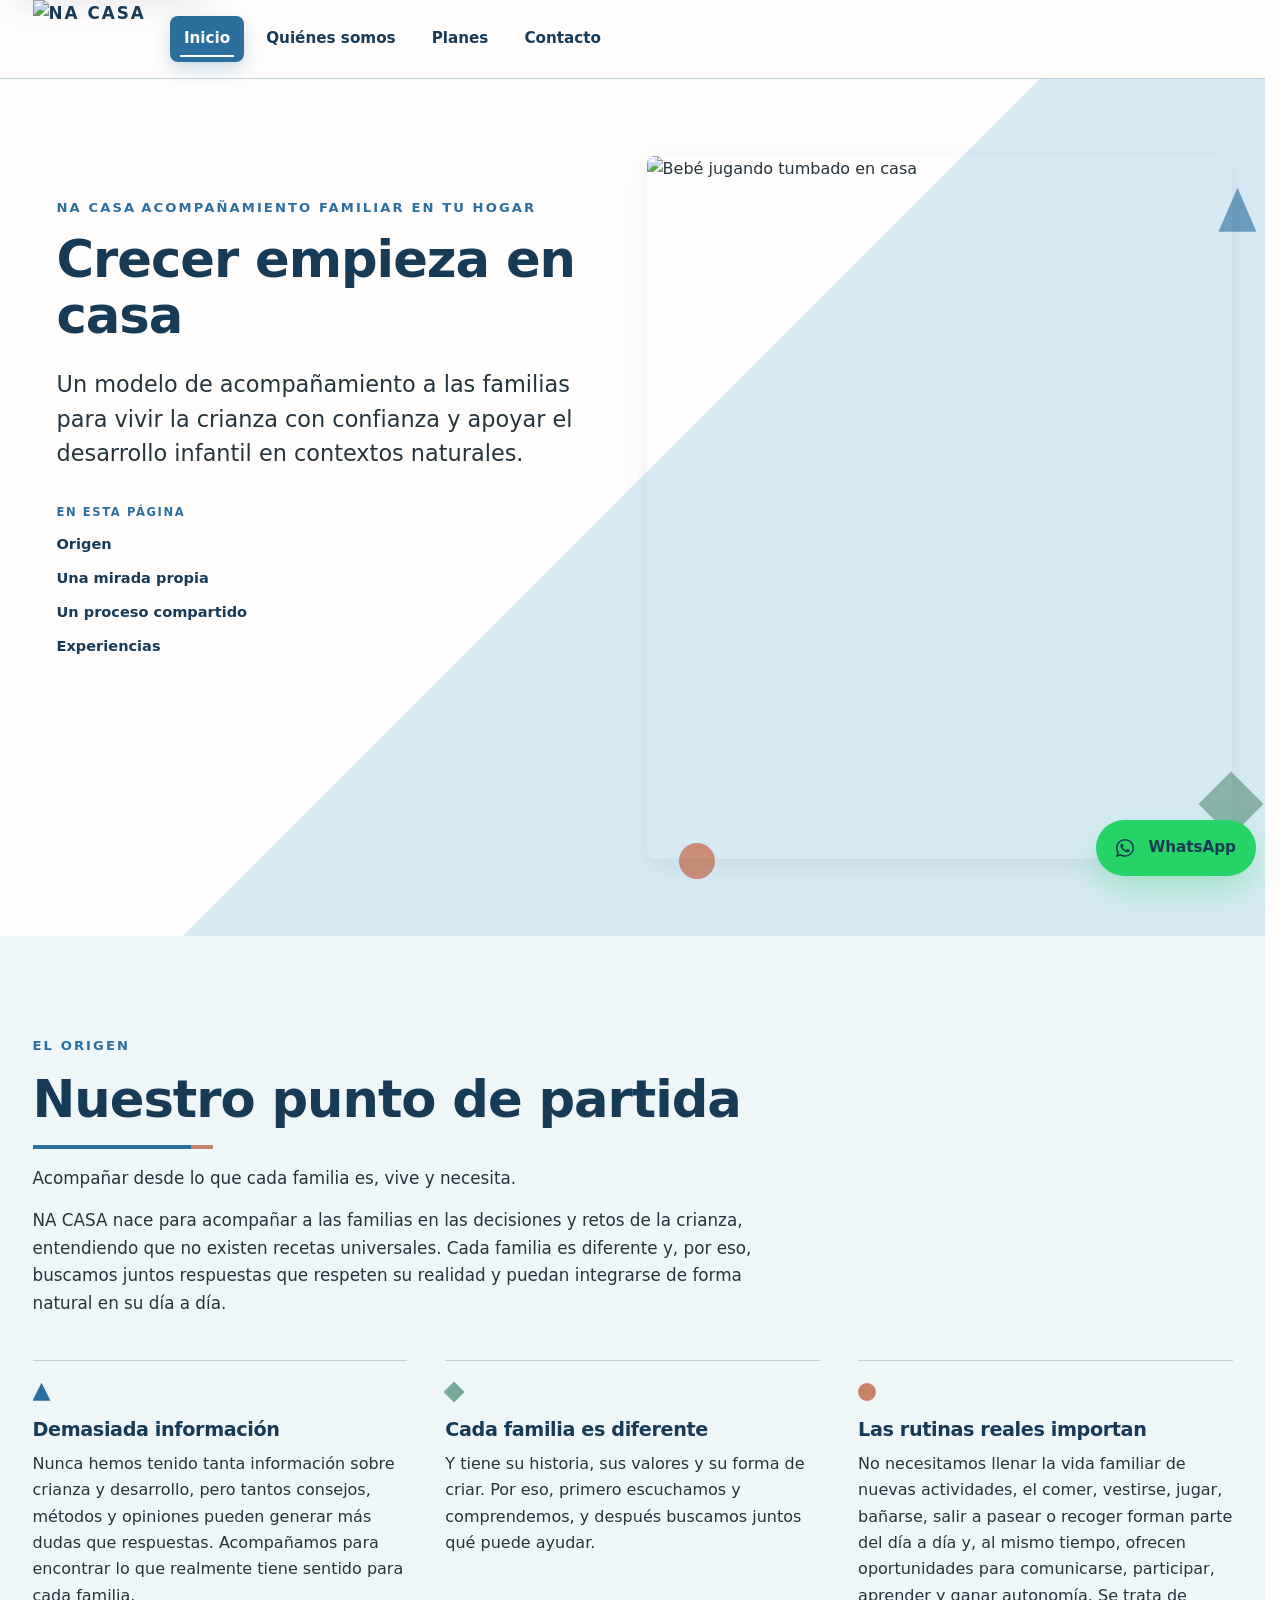
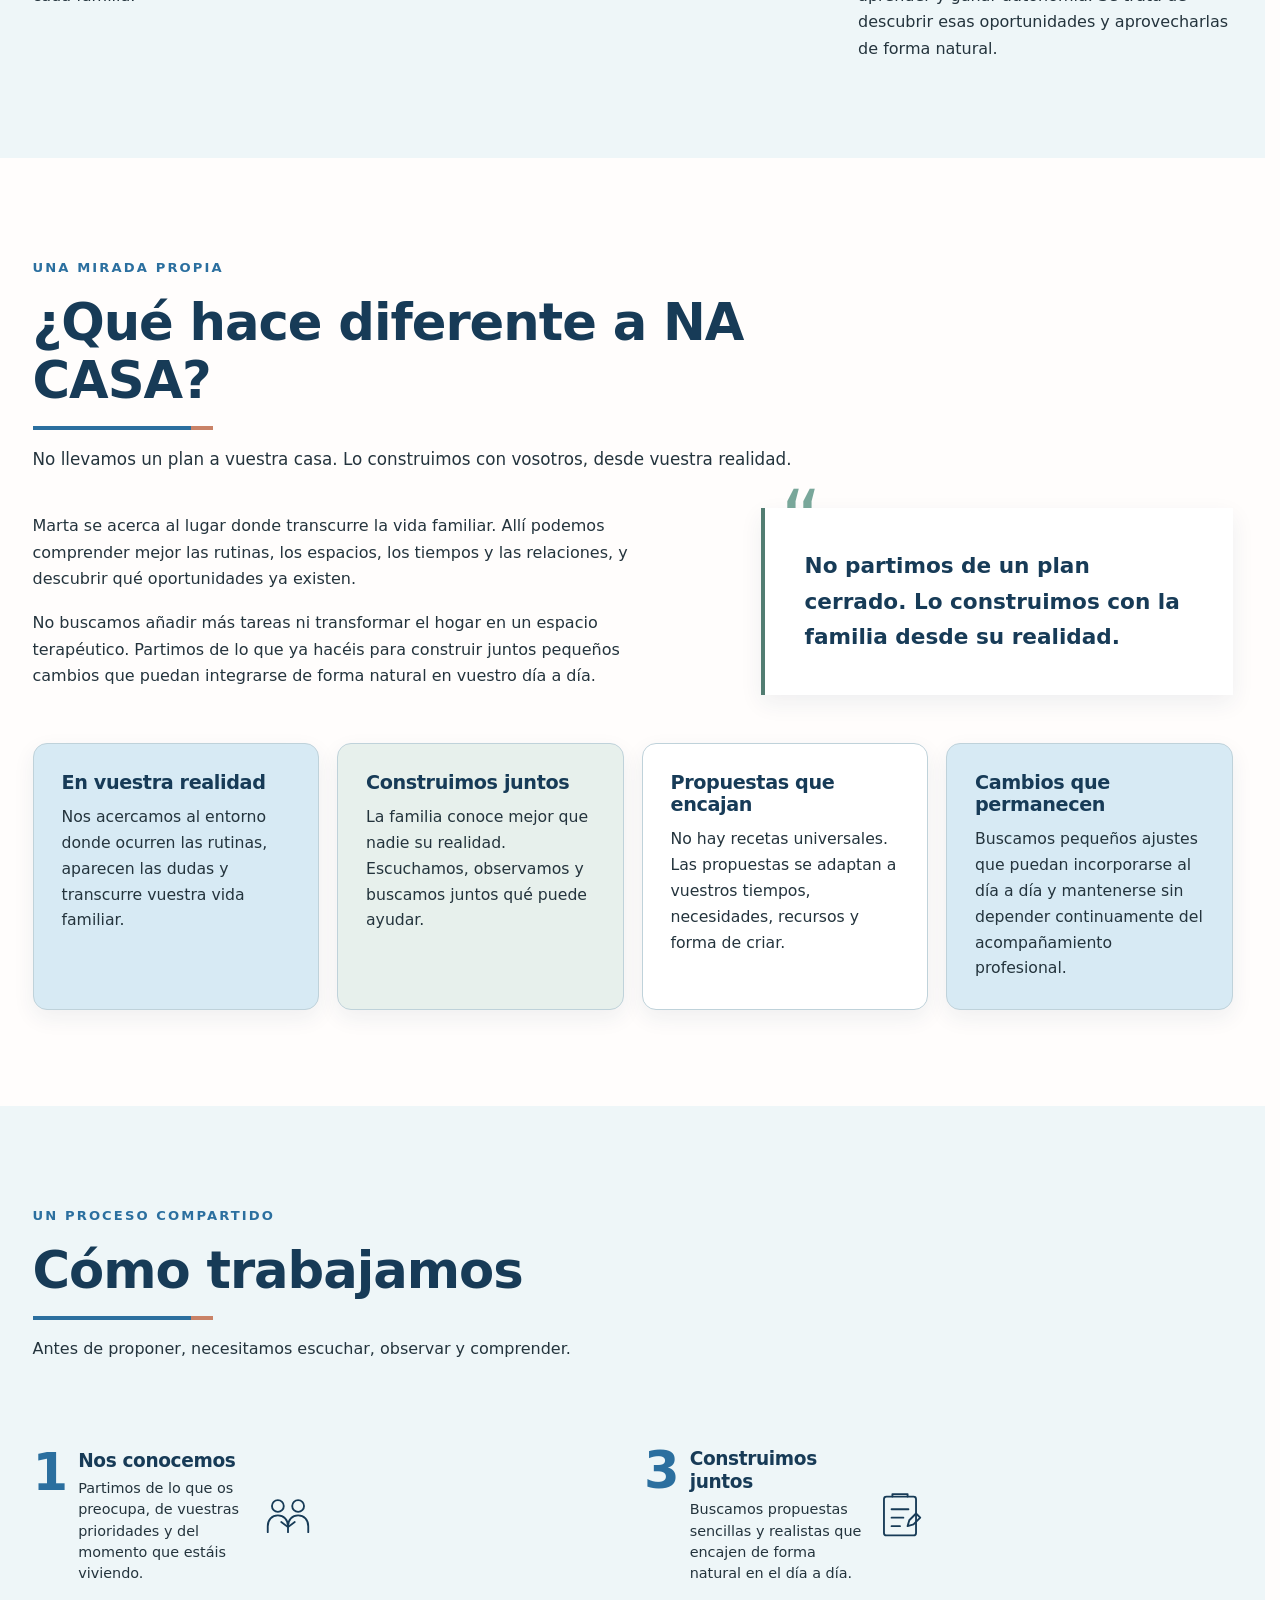
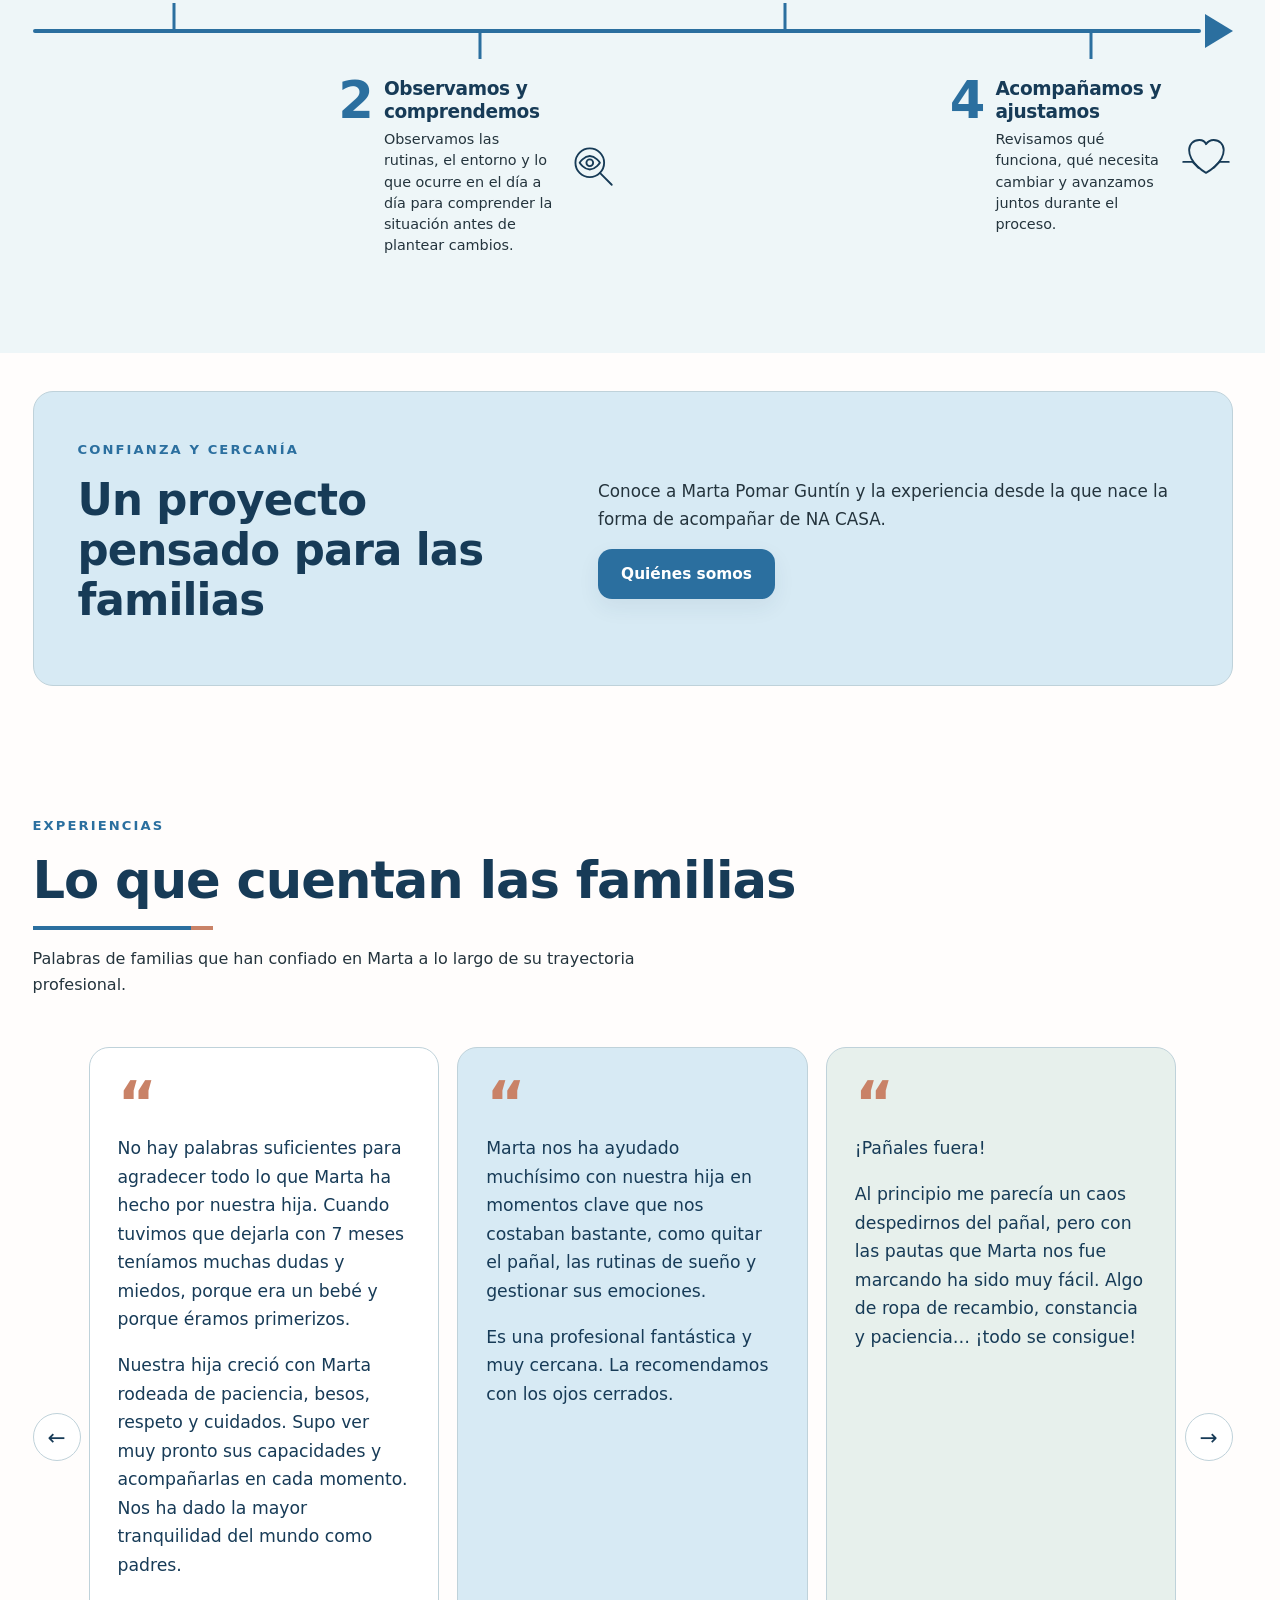
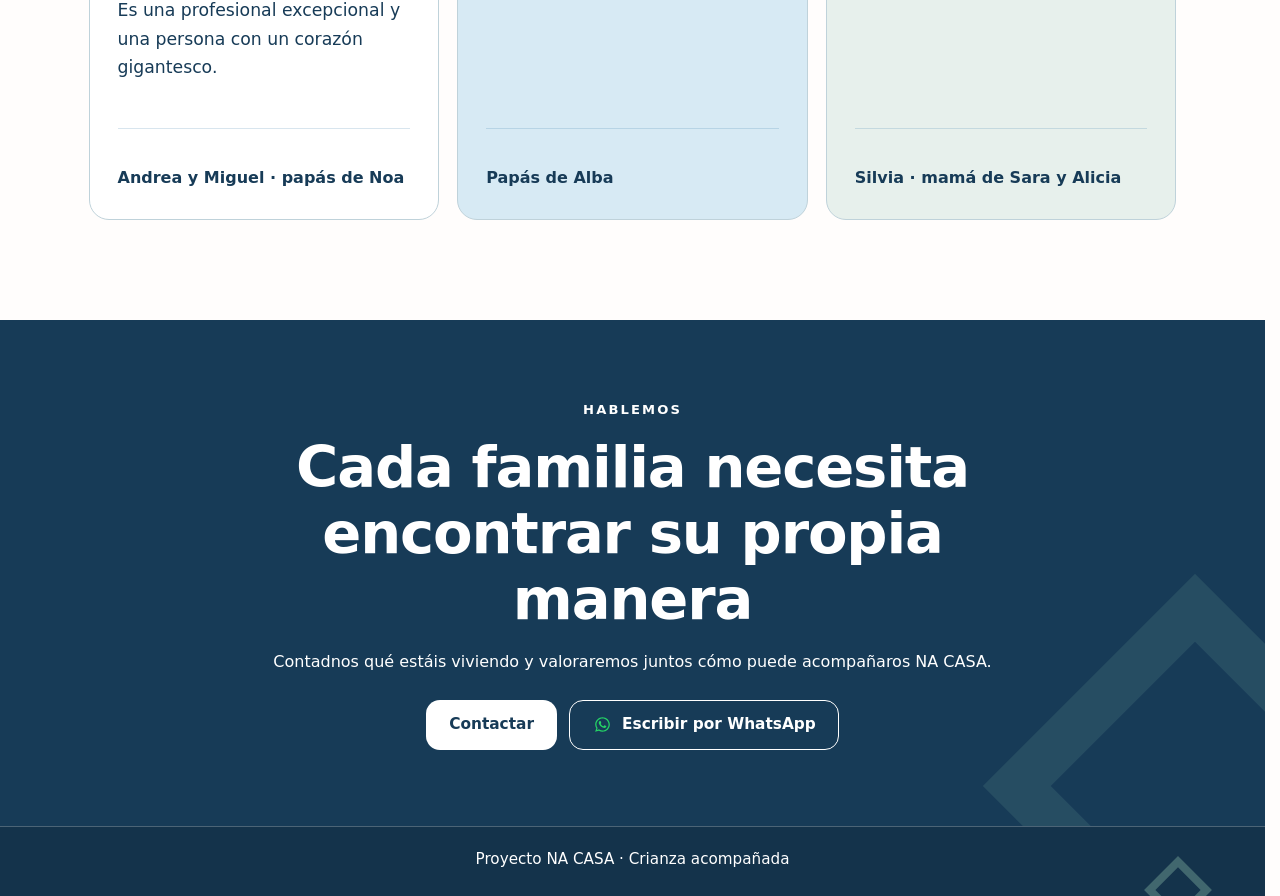
==== commit 3b19fa38: "Adapt NA CASA to a single-professional business" ====
--- a/index.html
+++ b/index.html
@@ -131,7 +131,7 @@
         <div class="home-editorial home-difference-editorial">
           <div class="home-editorial__content">
             <p>
-              El equipo de NA CASA se acerca al lugar donde transcurre la vida familiar.
+              Marta se acerca al lugar donde transcurre la vida familiar.
               Allí podemos comprender mejor las rutinas, los espacios, los tiempos y las relaciones, y descubrir qué oportunidades ya existen.
             </p>
             <p>
@@ -159,7 +159,7 @@
           </article>
           <article class="card card--blue difference-card">
             <h3>Cambios que permanecen</h3>
-            <p>Buscamos pequeños ajustes que puedan incorporarse al día a día y mantenerse sin depender continuamente de los profesionales.</p>
+            <p>Buscamos pequeños ajustes que puedan incorporarse al día a día y mantenerse sin depender continuamente del acompañamiento profesional.</p>
           </article>
         </div>
       </div>
@@ -261,7 +261,7 @@
           <h2 id="confianza-proyecto">Un proyecto pensado para las familias</h2>
         </div>
         <div class="trust-block__content">
-          <p>Conoce a las personas detrás de NA CASA y la mirada compartida desde la que nace nuestra forma de acompañar.</p>
+          <p>Conoce a Marta Pomar Guntín y la experiencia desde la que nace la forma de acompañar de NA CASA.</p>
           <a href="quienes-somos.html" class="button button--primary">Quiénes somos</a>
         </div>
       </div>
--- a/css/styles.css
+++ b/css/styles.css
@@ -2356,7 +2356,7 @@
 
 .about-hero__layout {
   display: grid;
-  grid-template-columns: minmax(0, 0.92fr) minmax(360px, 1.08fr);
+  grid-template-columns: minmax(0, 1.2fr) minmax(280px, 0.8fr);
   gap: clamp(2.5rem, 7vw, 6rem);
   align-items: center;
 }
@@ -2380,6 +2380,8 @@
 .about-hero__media {
   position: relative;
   margin: 0;
+  width: min(100%, 380px);
+  justify-self: center;
 }
 
 .about-hero__media::before {
@@ -2397,7 +2399,7 @@
 .about-hero__image-frame {
   position: relative;
   width: 100%;
-  aspect-ratio: 4 / 3;
+  aspect-ratio: 1165 / 1600;
   overflow: hidden;
   border: 1px solid var(--color-border);
   border-radius: var(--radius-large);
@@ -2459,7 +2461,8 @@
 
 .about-profiles {
   display: grid;
-  grid-template-columns: repeat(2, minmax(0, 1fr));
+  max-width: 860px;
+  grid-template-columns: minmax(0, 1fr);
   gap: clamp(1.25rem, 3vw, 2rem);
   align-items: start;
 }
@@ -2626,8 +2629,8 @@
   }
 
   .about-hero__media {
-    width: min(100%, 680px);
-    justify-self: start;
+    width: min(100%, 380px);
+    justify-self: center;
   }
 
   .about-intro,
@@ -2891,6 +2894,31 @@
   margin-top: 1.35rem;
 }
 
+.additional-services__heading {
+  margin-bottom: clamp(1.5rem, 3vw, 2.5rem);
+  padding-bottom: var(--space-card);
+  border-bottom: 1px solid var(--color-border);
+}
+
+.additional-services__heading p {
+  max-width: 62ch;
+}
+
+.additional-services__copy {
+  display: grid;
+  gap: 1rem;
+  margin-top: 0.75rem;
+}
+
+.additional-services .plan-card__pricing > .plan-card__age {
+  margin-top: 0;
+  font-size: 1rem;
+}
+
+.additional-services .plan-card__pricing > .additional-services__price {
+  font-size: clamp(1.35rem, 3vw, 1.8rem);
+}
+
 .plan-detail-hero {
   padding-block: clamp(2.75rem, 6vw, 5rem);
   background: var(--color-surface-alt);
@@ -2999,6 +3027,13 @@
   font-weight: 800;
   text-align: right;
 }
+
+.plan-detail-summary--care > div {
+  grid-template-columns: minmax(0, 1fr);
+  gap: 0.25rem;
+}
+
+.plan-detail-summary--care dd { text-align: left; }
 
 .plan-detail-content-section {
   padding-block: clamp(3.5rem, 7vw, 5.75rem);
@@ -3065,6 +3100,56 @@
   transform: translateY(-50%);
 }
 
+/* Ajustes de lectura exclusivos del servicio de cuidado nocturno. */
+.plan-detail-content--care > section.plan-detail-block {
+  padding-top: 0;
+}
+
+.plan-detail-content--care > section.plan-detail-block > h2 {
+  margin: 0 0 1.5rem;
+  font-size: clamp(2rem, 4vw, 3.2rem);
+  line-height: 1.15;
+}
+
+.plan-detail-content--care > section.plan-detail-block > h2 + p,
+.plan-detail-content--care > section.plan-detail-block > h2 + ul {
+  margin-top: 0;
+}
+
+.plan-detail-content--care > section.plan-detail-block > h2 + ul > li:first-child {
+  padding-top: 0;
+  border-top: 0;
+}
+
+.plan-detail-content--care > section.plan-detail-block > h2 + ul > li:first-child::before {
+  top: 0.68rem;
+}
+
+
+.plan-detail-content--care .plan-detail-block--care-audience {
+  grid-column: 1 / -1;
+}
+
+.plan-detail-content--care .plan-detail-block--care-flow > p:not(.section-label) {
+  margin-bottom: 1.25rem;
+}
+
+.plan-detail-content--care .plan-detail-block--care-flow > .plan-detail-list {
+  margin-block: 1.25rem;
+}
+
+@media (min-width: 821px) {
+  .plan-detail-content--care .plan-detail-block--care-audience .plan-detail-list {
+    display: grid;
+    grid-template-columns: repeat(2, minmax(0, 1fr));
+    column-gap: var(--gap-layout);
+  }
+
+  .plan-detail-content--care .plan-detail-block--care-audience .plan-detail-list li:last-child {
+    border-bottom: 0;
+  }
+}
+
 .plan-detail-pricing-section {
   padding-block: clamp(3rem, 6vw, 4.75rem);
 }
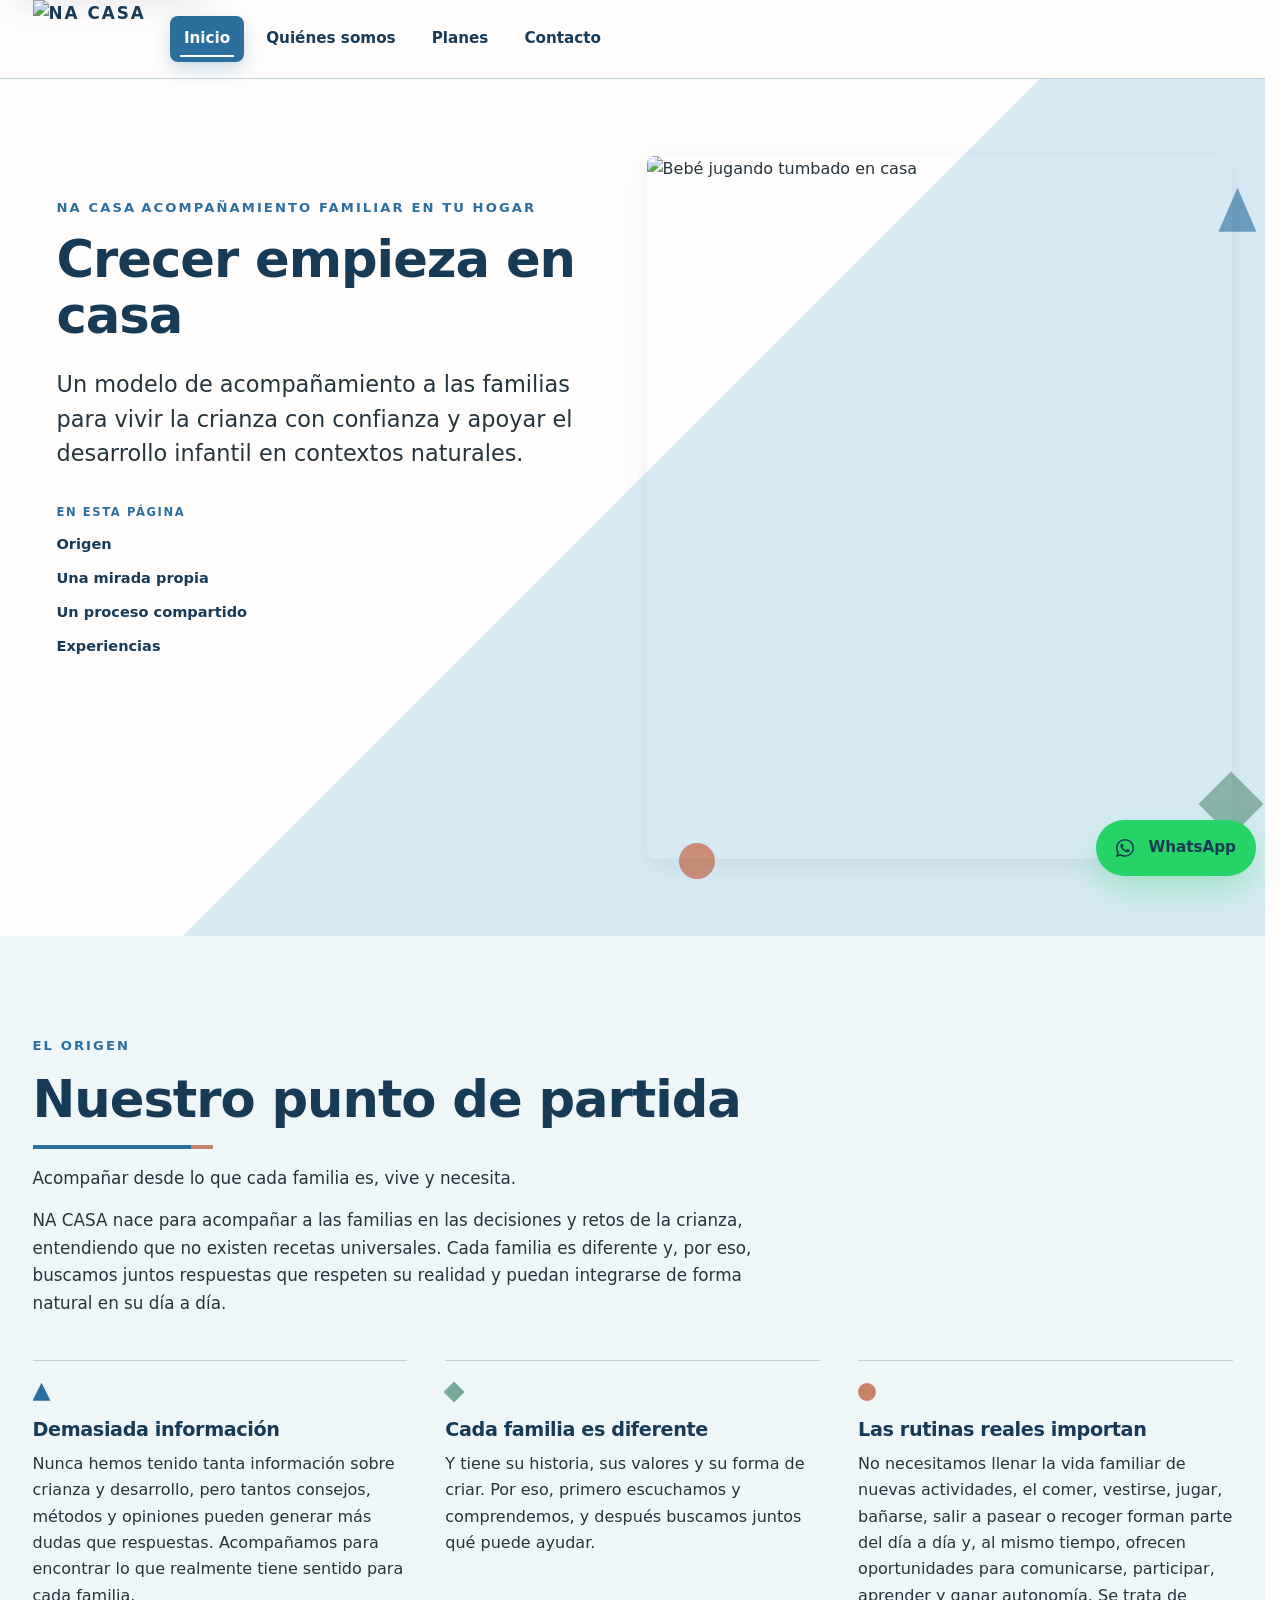
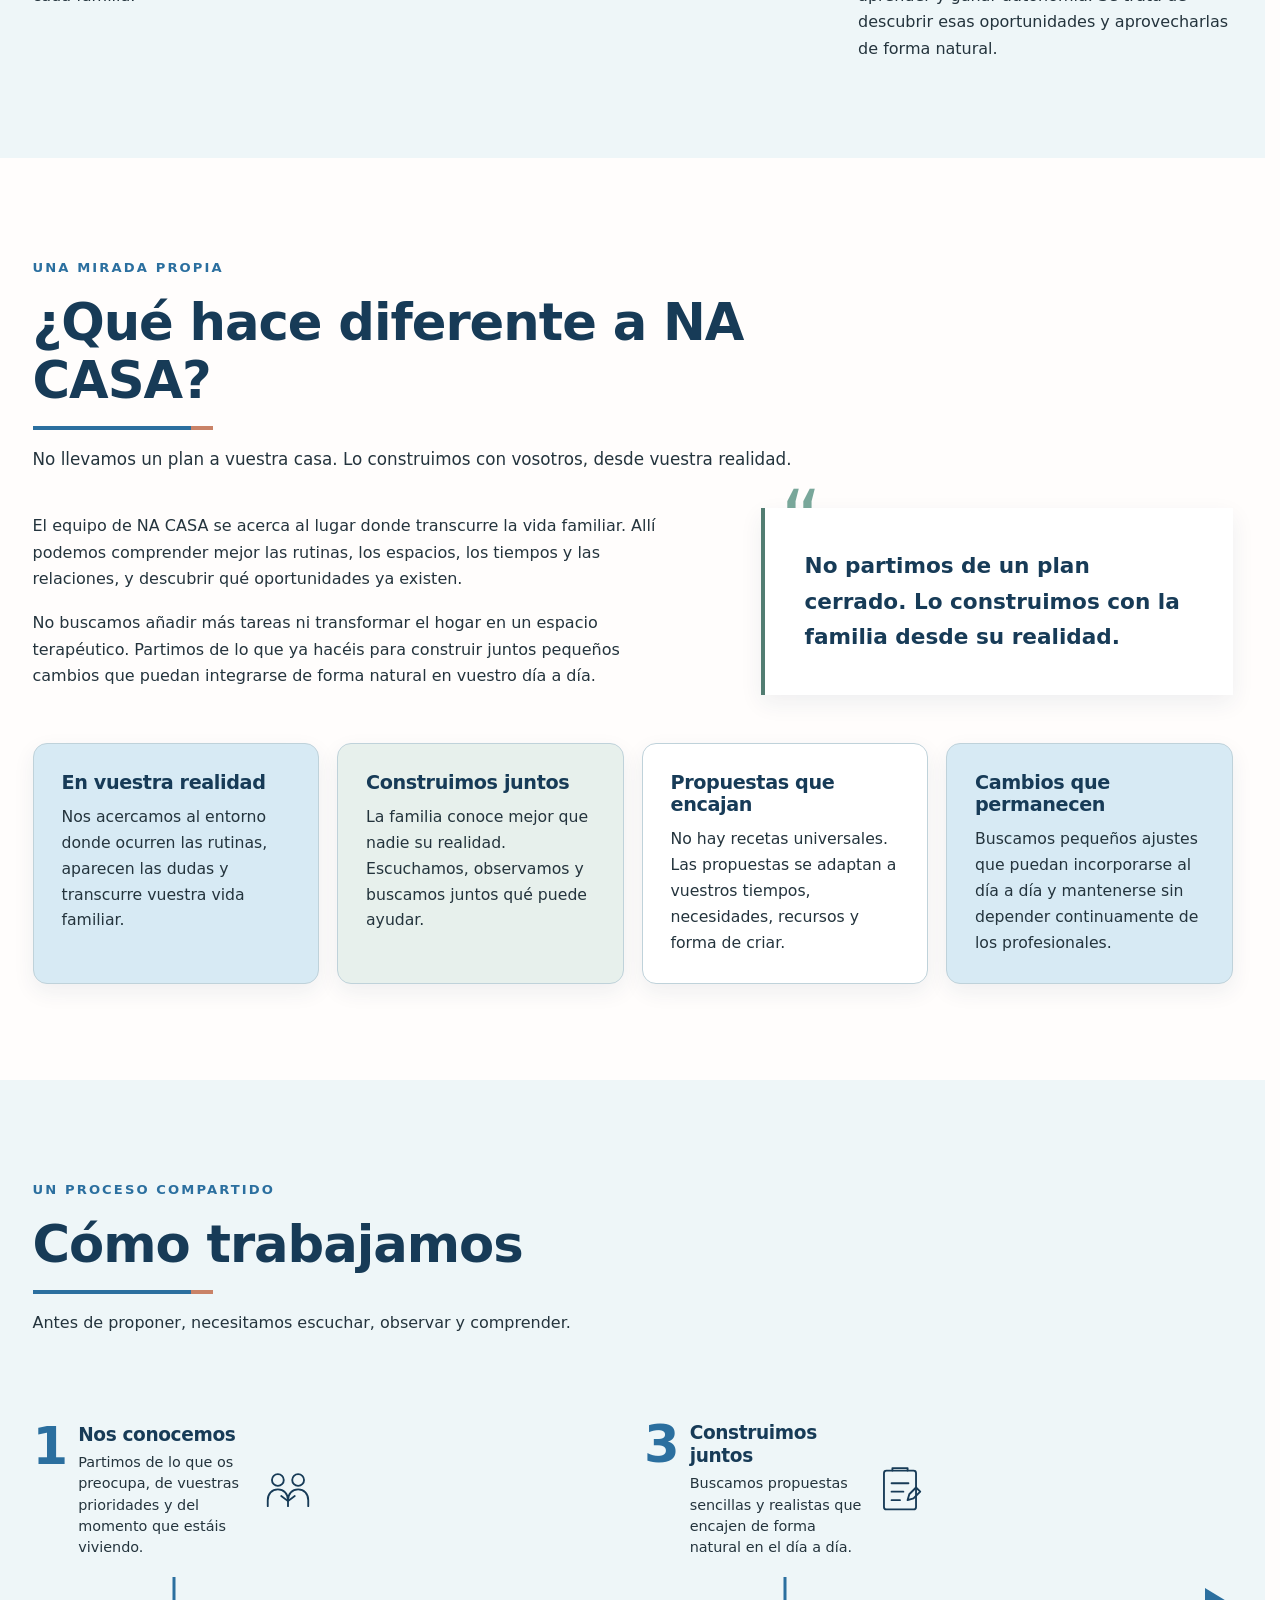
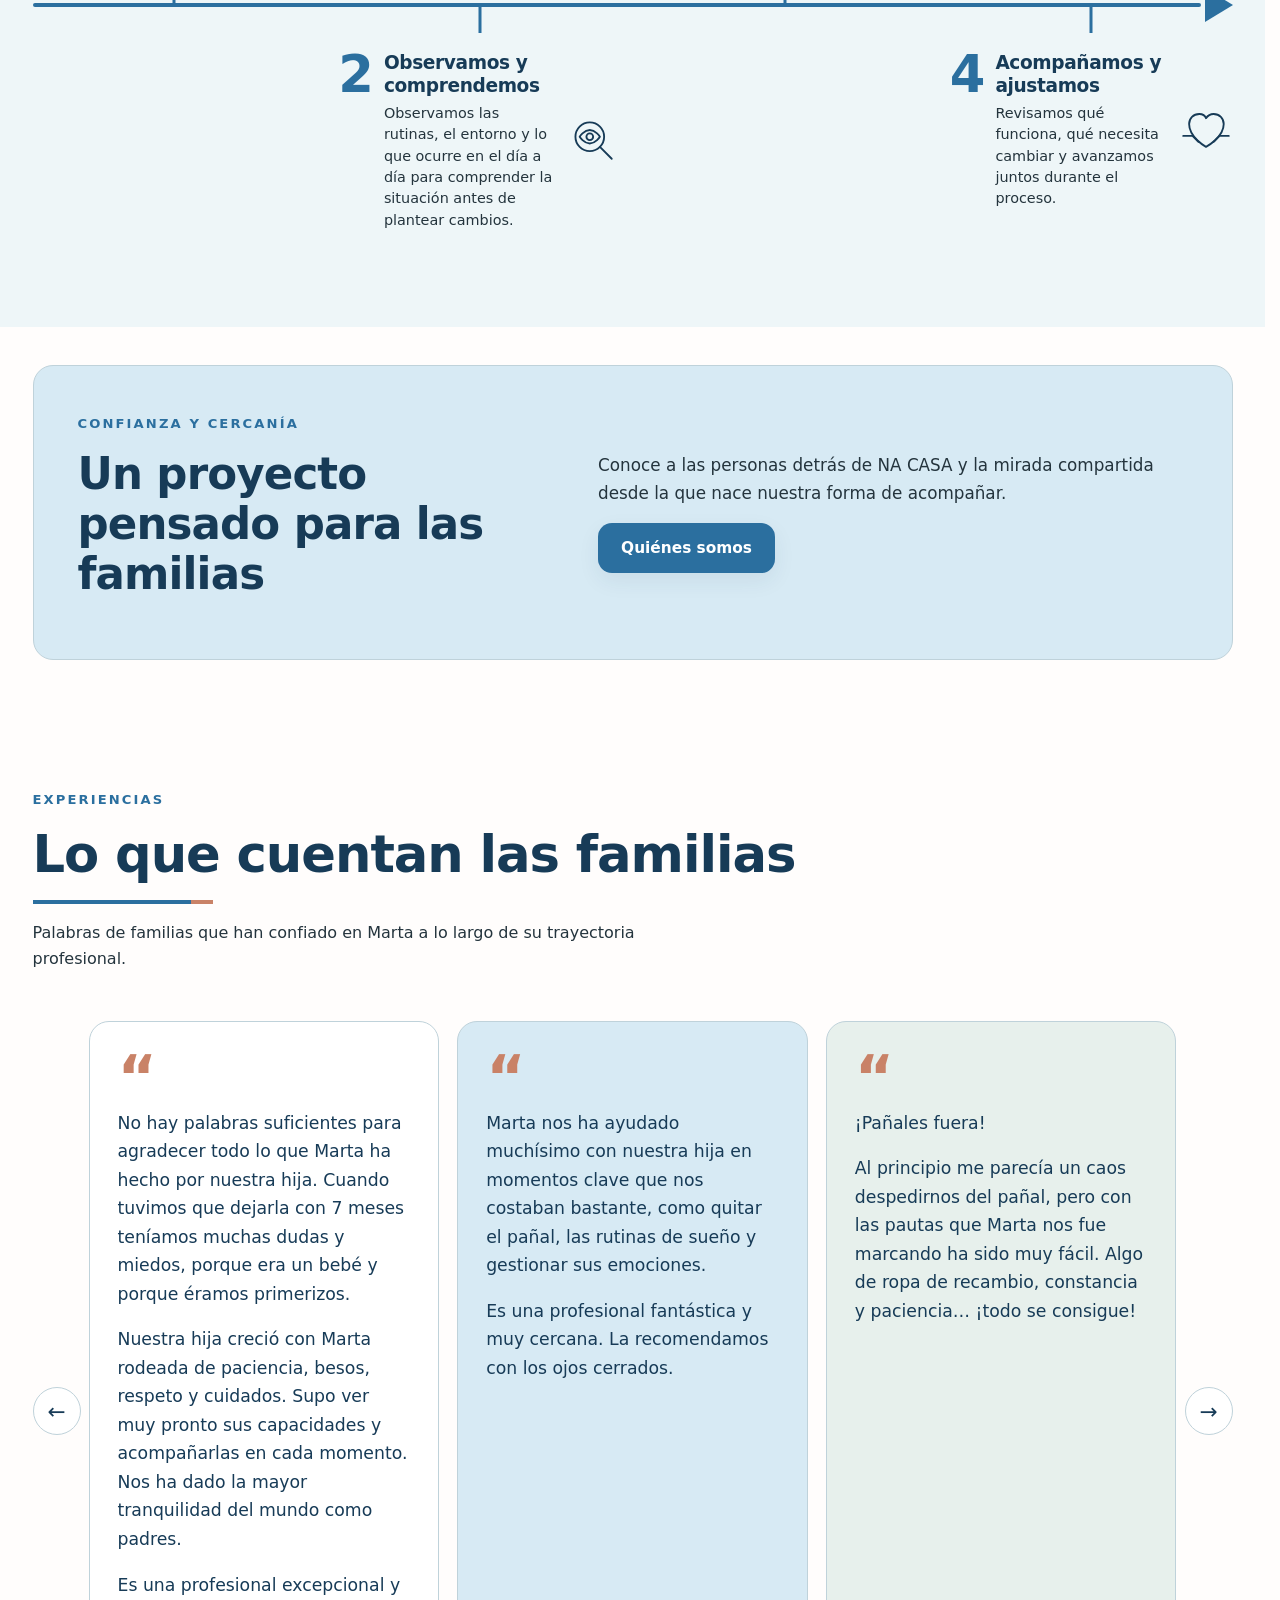
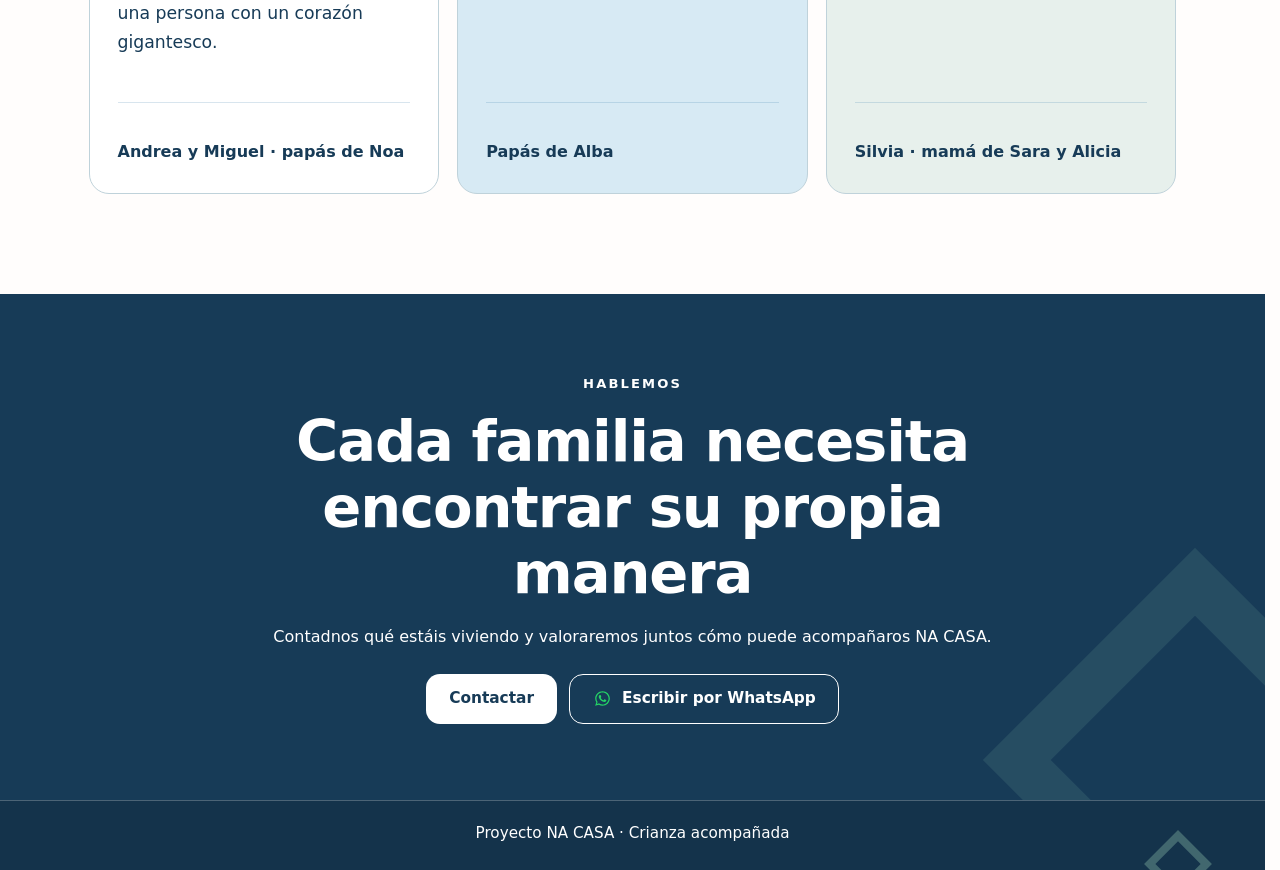
==== commit e6fa9004: "Revert "Adapt NA CASA to a single-professional business" This reverts commit 3b19fa380a3ceef86edbe1e" ====
--- a/index.html
+++ b/index.html
@@ -131,7 +131,7 @@
         <div class="home-editorial home-difference-editorial">
           <div class="home-editorial__content">
             <p>
-              Marta se acerca al lugar donde transcurre la vida familiar.
+              El equipo de NA CASA se acerca al lugar donde transcurre la vida familiar.
               Allí podemos comprender mejor las rutinas, los espacios, los tiempos y las relaciones, y descubrir qué oportunidades ya existen.
             </p>
             <p>
@@ -159,7 +159,7 @@
           </article>
           <article class="card card--blue difference-card">
             <h3>Cambios que permanecen</h3>
-            <p>Buscamos pequeños ajustes que puedan incorporarse al día a día y mantenerse sin depender continuamente del acompañamiento profesional.</p>
+            <p>Buscamos pequeños ajustes que puedan incorporarse al día a día y mantenerse sin depender continuamente de los profesionales.</p>
           </article>
         </div>
       </div>
@@ -261,7 +261,7 @@
           <h2 id="confianza-proyecto">Un proyecto pensado para las familias</h2>
         </div>
         <div class="trust-block__content">
-          <p>Conoce a Marta Pomar Guntín y la experiencia desde la que nace la forma de acompañar de NA CASA.</p>
+          <p>Conoce a las personas detrás de NA CASA y la mirada compartida desde la que nace nuestra forma de acompañar.</p>
           <a href="quienes-somos.html" class="button button--primary">Quiénes somos</a>
         </div>
       </div>
--- a/css/styles.css
+++ b/css/styles.css
@@ -2356,7 +2356,7 @@
 
 .about-hero__layout {
   display: grid;
-  grid-template-columns: minmax(0, 1.2fr) minmax(280px, 0.8fr);
+  grid-template-columns: minmax(0, 0.92fr) minmax(360px, 1.08fr);
   gap: clamp(2.5rem, 7vw, 6rem);
   align-items: center;
 }
@@ -2380,8 +2380,6 @@
 .about-hero__media {
   position: relative;
   margin: 0;
-  width: min(100%, 380px);
-  justify-self: center;
 }
 
 .about-hero__media::before {
@@ -2399,7 +2397,7 @@
 .about-hero__image-frame {
   position: relative;
   width: 100%;
-  aspect-ratio: 1165 / 1600;
+  aspect-ratio: 4 / 3;
   overflow: hidden;
   border: 1px solid var(--color-border);
   border-radius: var(--radius-large);
@@ -2461,8 +2459,7 @@
 
 .about-profiles {
   display: grid;
-  max-width: 860px;
-  grid-template-columns: minmax(0, 1fr);
+  grid-template-columns: repeat(2, minmax(0, 1fr));
   gap: clamp(1.25rem, 3vw, 2rem);
   align-items: start;
 }
@@ -2629,8 +2626,8 @@
   }
 
   .about-hero__media {
-    width: min(100%, 380px);
-    justify-self: center;
+    width: min(100%, 680px);
+    justify-self: start;
   }
 
   .about-intro,
